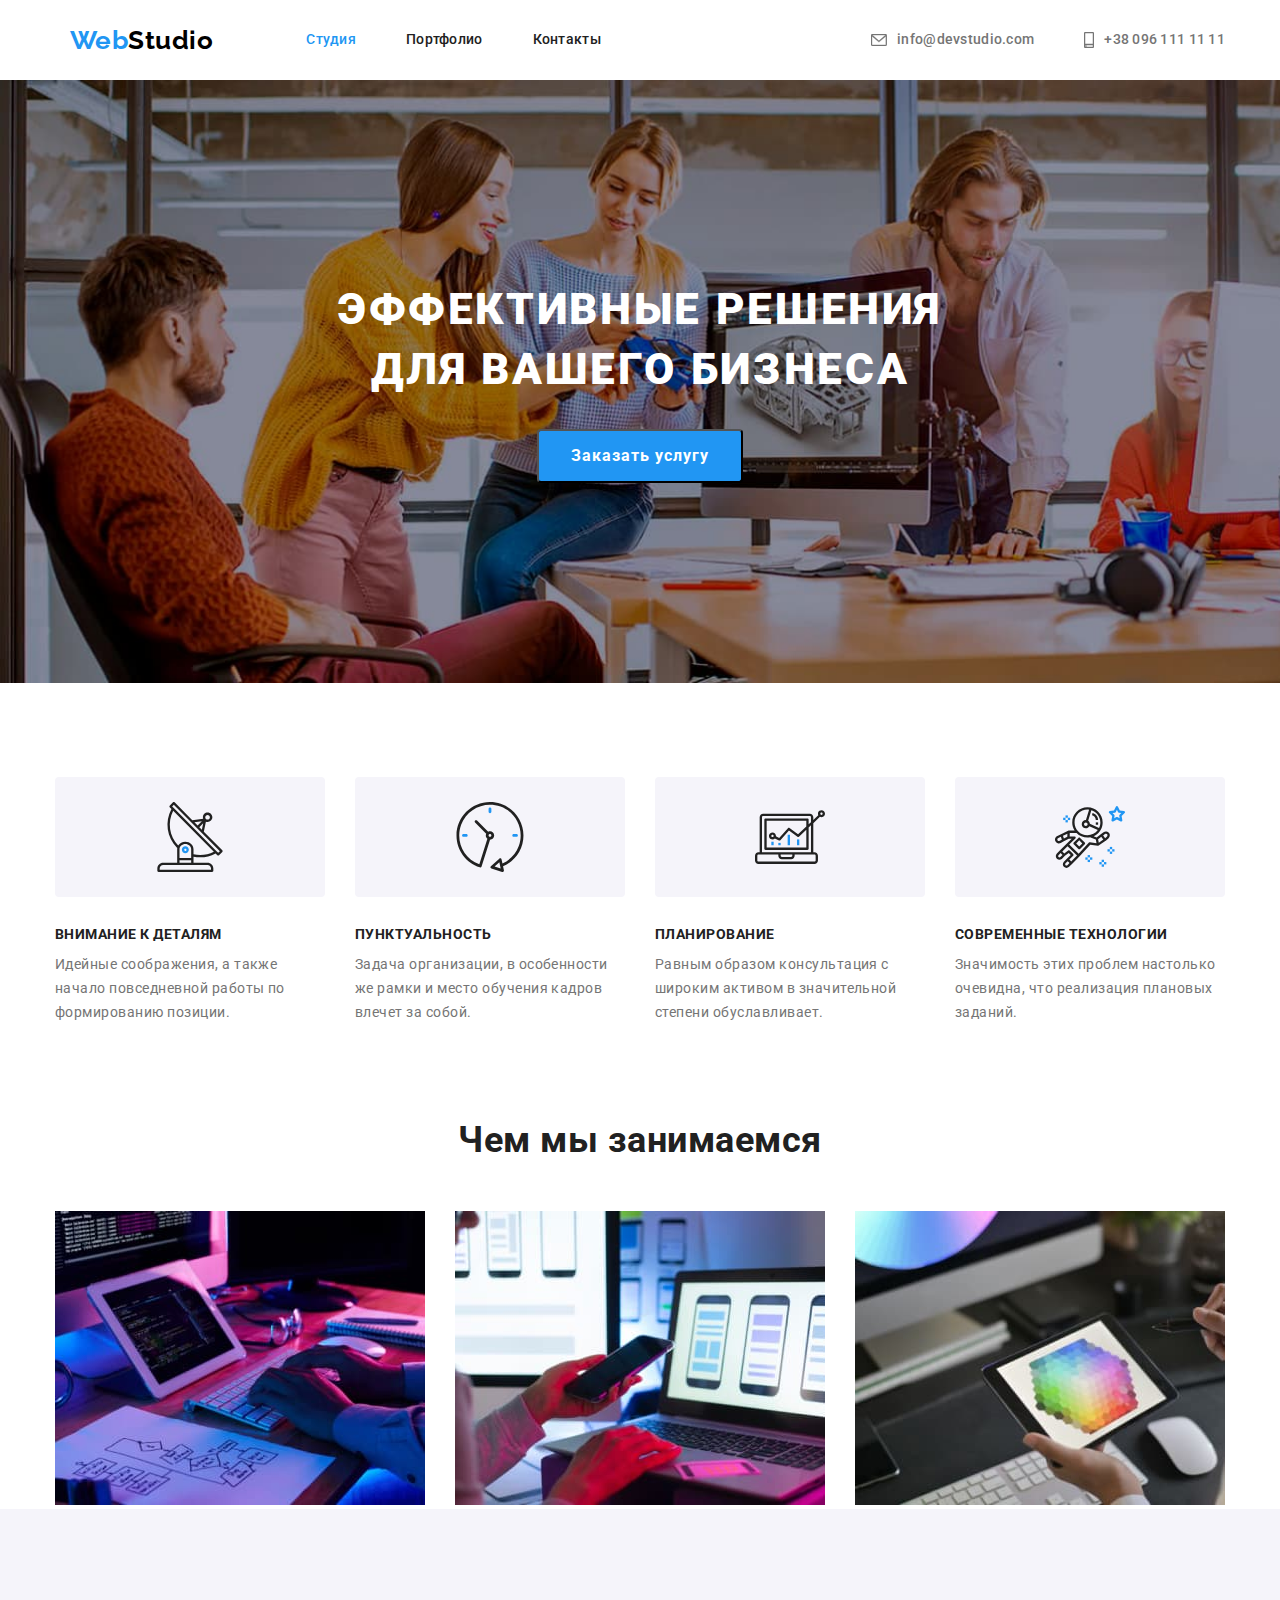
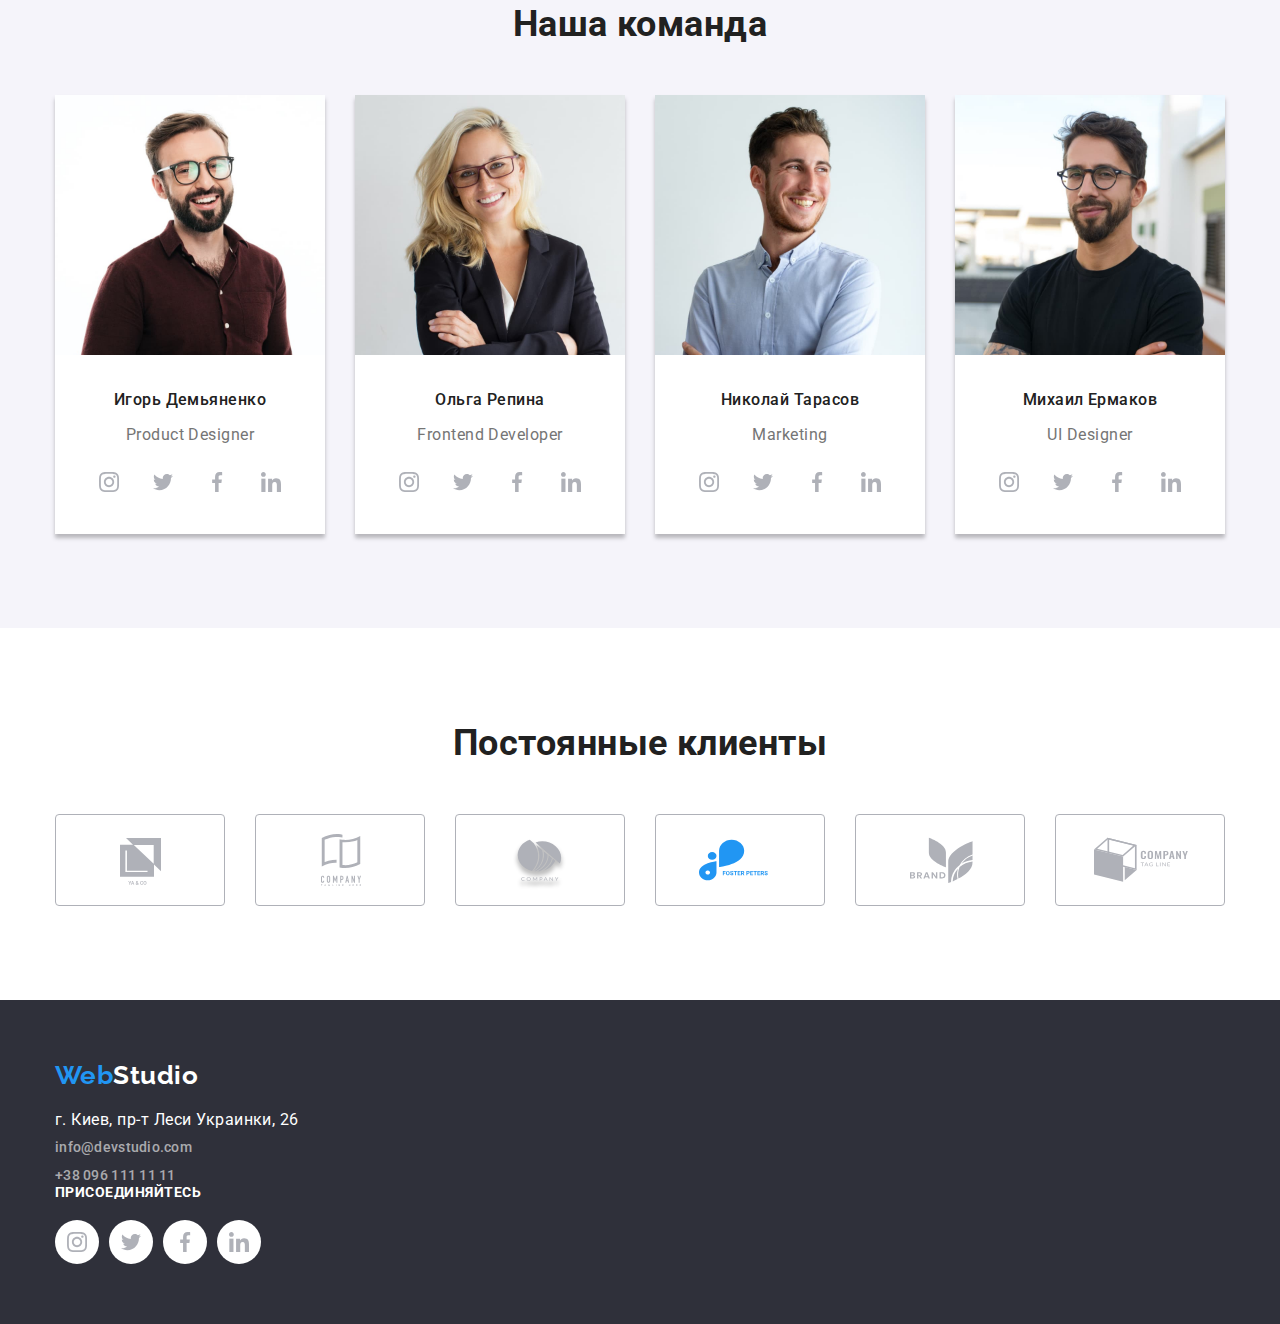
==== index.html @ a7ebb6e3 "added" ====
<!DOCTYPE html>
<html lang="ru">
  <head>
    <meta charset="UTF-8" />
    <meta http-equiv="X-UA-Compatible" content="IE=edge" />
    <meta name="viewport" content="width=device-width, initial-scale=1.0" />
    <title>Portfolio</title>
    <link
      href="https://fonts.googleapis.com/css2?family=Raleway:wght@700&family=Roboto:wght@400;500;700;900&display=swap"
      rel="stylesheet"
    />
    <link
      rel="stylesheet"
      href="https://cdnjs.cloudflare.com/ajax/libs/modern-normalize/1.0.0/modern-normalize.min.css"
    />
    <link rel="stylesheet" href="./css/styles.css" />
  </head>
  <body>
    <header>
      <div class="header-line">
        <div class="page-header container">
          <!--main navigation-->
          <nav class="container main-nav">
            <a class="logo" href="./index.html"
              ><span class="logo-first">Web</span
              ><span class="logo-second-header">Studio</span></a
            >
            <ul class="site-nav list">
              <li class="item"><a href="" class="link current">Студия</a></li>
              <li class="item"><a href="./portfolio.html">Портфолио</a></li>
              <li class="item"><a href="">Контакты</a></li>
            </ul>
          </nav>
          <!--contact information-->
          <ul class="container contacts list">
            <li class="contact-info">
              <a class="address-link" href="mailto:info@devstudio.com">
                <svg class="address-icon">
                  <use href="./images/icons/sprite.svg#icon-envelope"></use>
                </svg>
                info@devstudio.com</a>
            </li>
            <li class="contact-info">
              <a class="address-link" href="tel:+380961111111">
                <svg class="address-icon-2">
                  <use href="./images/icons/sprite.svg#icon-smartphone"></use>
                </svg>
                +38 096 111 11 11</a>
            </li>
          </ul>
        </div>
      </div>
    </header>
    <main>
        <!--hero-->
        <section class="hero-section">
            <h1 class="hero-title">
              Эффективные решения <br />
              для вашего бизнеса
            </h1>
            <button type="button" class="button primary">
              Заказать услугу
            </button>
        </section>
        <!--necessary skills-->
        <section class="section">
          <div class="container">
            <h2 class="section-title visually-hidden">Необходимые навыки</h2>
            <ul class="skills list">
              <li class="skills-item">
                <div class="skills-item-img">
                <img class="skills-item-svg" src="./images/icons/antenna.svg" alt="Антена" width="70" height="70">
                </div>
                <h3 class="title">Внимание к деталям</h3>
                <p class="necessary-skills">
                  Идейные соображения, а также начало повседневной работы по
                  формированию позиции.
                </p>
              </li>
              <li class="skills-item">
                <div class="skills-item-img">
                <img class="skills-item-svg" src="./images/icons/clock.svg" alt="Часы" width="70" height="70">
              </div>
                <h3 class="title">Пунктуальность</h3>
                <p class="necessary-skills">
                  Задача организации, в особенности же рамки и место обучения
                  кадров влечет за собой.
                </p>
              </li>
              <li class="skills-item">
                <div class="skills-item-img">
                <img class="skills-item-svg" src="./images/icons/diagram.svg" alt="Диаграмма" width="70" height="70">
              </div>
                <h3 class="title">Планирование</h3>
                <p class="necessary-skills">
                  Равным образом консультация с широким активом в значительной
                  степени обуславливает.
                </p>
              </li>
              <li class="skills-item">
                <div class="skills-item-img">
                <img class="skills-item-svg" src="./images/icons/astronaut.svg" alt="Астронавт" width="70" height="70">
              </div>
                <h3 class="title">Современные технологии</h3>
                <p class="necessary-skills">
                  Значимость этих проблем настолько очевидна, что реализация
                  плановых заданий.
                </p>
              </li>
            </ul>
        </section>
        <!--main employments-->
        <section class="section-employments">
          <div class="container">
            <h2 class="section-title">Чем мы занимаемся</h2>
            <ul class="employments list">
              <li class="employments-item">
                <img
                  src="./images/main-page/box-1.jpg"
                  alt="Иллюстрация верстки"
                  width="370"
                />
              </li>
              <li class="employments-item">
                <img
                  src="./images/main-page/box-2.jpg"
                  alt="Иллюстрация мобильного приложения"
                  width="370"
                />
              </li>
              <li class="employments-item">
                <img
                  src="./images/main-page/box-3.jpg"
                  alt="Иллюстрация применения стилей"
                  width="370"
                />
              </li>
            </ul>
          </div>
        </section>
        <!--our team-->
        <section class="section team">
          <div class="container">
            <h2 class="section-title">Наша команда</h2>
            <ul class="team list">
              <li class="team-item">
                <img src="./images/main-page/img.jpg" alt="" width="270" />
                <div class="team-text">
                  <h3 class="list-title">Игорь Демьяненко</h3>
                  <p class="team-about">Product Designer</p>
                  <ul class="social-icons list">
                    <li class="social-icons-item">
                      <a href="" class="social-icons-link" target="_blank" rel="noopener noreferrer">
                        <svg class="social-icons-svg">
                          <use href="./images/icons/sprite.svg#icon-instagram"></use>
                        </svg>
                      </a>
                    </li>
                    <li class="social-icons-item">
                      <a href="" class="social-icons-link" target="_blank" rel="noopener noreferrer">
                        <svg class="social-icons-svg">
                          <use href="./images/icons/sprite.svg#icon-twitter"></use>
                        </svg>
                      </a>
                    </li>
                    <li class="social-icons-item">
                      <a href="" class="social-icons-link" target="_blank" rel="noopener noreferrer">
                        <svg class="social-icons-svg">
                          <use href="./images/icons/sprite.svg#icon-facebook"></use>
                        </svg>
                      </a>
                    </li>
                    <li class="social-icons-item">
                      <a href="" class="social-icons-link" target="_blank" rel="noopener noreferrer">
                        <svg class="social-icons-svg">
                          <use href="./images/icons/sprite.svg#icon-linkedin"></use>
                        </svg>
                      </a>
                    </li>
                  </ul>
                </div>
              </li>
              <li class="team-item">
                <img src="./images/main-page/img-2.jpg" alt="" width="270" />
                <div class="team-text">
                  <h3 class="list-title">Ольга Репина</h3>
                  <p class="team-about">Frontend Developer</p>
                  <ul class="social-icons list">
                    <li class="social-icons-item">
                      <a href="" class="social-icons-link" target="_blank" rel="noopener noreferrer">
                        <svg class="social-icons-svg">
                          <use href="./images/icons/sprite.svg#icon-instagram"></use>
                        </svg>
                      </a>
                    </li>
                    <li class="social-icons-item">
                      <a href="" class="social-icons-link" target="_blank" rel="noopener noreferrer">
                        <svg class="social-icons-svg">
                          <use href="./images/icons/sprite.svg#icon-twitter"></use>
                        </svg>
                      </a>
                    </li>
                    <li class="social-icons-item">
                      <a href="" class="social-icons-link" target="_blank" rel="noopener noreferrer">
                        <svg class="social-icons-svg">
                          <use href="./images/icons/sprite.svg#icon-facebook"></use>
                        </svg>
                      </a>
                    </li>
                    <li class="social-icons-item">
                      <a href="" class="social-icons-link" target="_blank" rel="noopener noreferrer">
                        <svg class="social-icons-svg">
                          <use href="./images/icons/sprite.svg#icon-linkedin"></use>
                        </svg>
                      </a>
                    </li>
                  </ul>
                </div>
              </li>
              <li class="team-item">
                <img src="./images/main-page/img-3.jpg" alt="" width="270" />
                <div class="team-text">
                  <h3 class="list-title">Николай Тарасов</h3>
                  <p class="team-about">Marketing</p>
                  <ul class="social-icons list">
                    <li class="social-icons-item">
                      <a href="" class="social-icons-link" target="_blank" rel="noopener noreferrer">
                        <svg class="social-icons-svg">
                          <use href="./images/icons/sprite.svg#icon-instagram"></use>
                        </svg>
                      </a>
                    </li>
                    <li class="social-icons-item">
                      <a href="" class="social-icons-link" target="_blank" rel="noopener noreferrer">
                        <svg class="social-icons-svg">
                          <use href="./images/icons/sprite.svg#icon-twitter"></use>
                        </svg>
                      </a>
                    </li>
                    <li class="social-icons-item">
                      <a href="" class="social-icons-link" target="_blank" rel="noopener noreferrer">
                        <svg class="social-icons-svg">
                          <use href="./images/icons/sprite.svg#icon-facebook"></use>
                        </svg>
                      </a>
                    </li>
                    <li class="social-icons-item">
                      <a href="" class="social-icons-link" target="_blank" rel="noopener noreferrer">
                        <svg class="social-icons-svg">
                          <use href="./images/icons/sprite.svg#icon-linkedin"></use>
                        </svg>
                      </a>
                    </li>
                  </ul>
                </div>
              </li>
              <li class="team-item">
                <img src="./images/main-page/img-4.jpg" alt="" width="270" />
                <div class="team-text">
                  <h3 class="list-title">Михаил Ермаков</h3>
                  <p class="team-about">UI Designer</p>
                  <ul class="social-icons list">
                    <li class="social-icons-item">
                      <a href="" class="social-icons-link" target="_blank" rel="noopener noreferrer">
                        <svg class="social-icons-svg">
                          <use href="./images/icons/sprite.svg#icon-instagram"></use>
                        </svg>
                      </a>
                    </li>
                    <li class="social-icons-item">
                      <a href="" class="social-icons-link" target="_blank" rel="noopener noreferrer">
                        <svg class="social-icons-svg">
                          <use href="./images/icons/sprite.svg#icon-twitter"></use>
                        </svg>
                      </a>
                    </li>
                    <li class="social-icons-item">
                      <a href="" class="social-icons-link" target="_blank" rel="noopener noreferrer">
                        <svg class="social-icons-svg">
                          <use href="./images/icons/sprite.svg#icon-facebook"></use>
                        </svg>
                      </a>
                    </li>
                    <li class="social-icons-item">
                      <a href="" class="social-icons-link" target="_blank" rel="noopener noreferrer">
                        <svg class="social-icons-svg">
                          <use href="./images/icons/sprite.svg#icon-linkedin"></use>
                        </svg>
                      </a>
                    </li>
                  </ul>
                </div>
              </li>
            </ul>
          </div>
          <!---->
        </section>
        <!--our clients-->
        <section class="section">
          <div class="container"></div>
          <h2 class="section-title">Постоянные клиенты</h2>
            <ul class="our-clients list">
              <li class="our-clients-item">
                <img class="our-clients-img" src="./images/icons/Logo.svg" alt="Логотип-1"></li>
              <li class="our-clients-item"><img class="our-clients-img" src="./images/icons/Logo-2.svg" alt="Логотип-2"></li>
              <li class="our-clients-item"><img class="our-clients-img" src="./images/icons/Logo-3.svg" alt="Логотип-3"></li>
              <li class="our-clients-item"><img class="our-clients-img" src="./images/icons/Logo-4.svg" alt="Логотип-4"></li>
              <li class="our-clients-item"><img class="our-clients-img" src="./images/icons/Logo-5.svg" alt="Логотип-5"></li>
              <li class="our-clients-item"><img class="our-clients-img" src="./images/icons/Logo-6.svg" alt="Логотип-6"></li>
            </ul>
        </div>
        </section>
      </div>
    </main>
    <footer class="footer-line">
      <div class="footer">
          <a class="logo" href="./index.html"
            ><span class="logo-first">Web</span
            ><span class="logo-second-footer">Studio</span></a
          >
          <!--contacts-->
          <address class="address">
            <p class="address-text">г. Киев, пр-т Леси Украинки, 26</p>
            <ul class="list address-item">
              <li class="address-item">
                <a href="mailto:info@devstudio.com">info@devstudio.com</a>
              </li>
              <li class="address-item">
                <a href="tel:+380961111111">+38 096 111 11 11</a>
              </li>
            </ul>
          </address>
          <h3 class="title-icons">ПРИСОЕДИНЯЙТЕСЬ</h3>
          <ul class="social-icons list">
            <li class="social-icons-item">
              <a href="" class="social-icons-link" target="_blank" rel="noopener noreferrer">
                <svg class="footer-social-icons-svg">
                  <use href="./images/icons/sprite.svg#icon-instagram"></use>
                </svg>
              </a>
            </li>
            <li class="social-icons-item">
              <a href="" class="social-icons-link" target="_blank" rel="noopener noreferrer">
                <svg class="footer-social-icons-svg">
                  <use href="./images/icons/sprite.svg#icon-twitter"></use>
                </svg>
              </a>
            </li>
            <li class="social-icons-item">
              <a href="" class="social-icons-link" target="_blank" rel="noopener noreferrer">
                <svg class="footer-social-icons-svg">
                  <use href="./images/icons/sprite.svg#icon-facebook"></use>
                </svg>
              </a>
            </li>
            <li class="social-icons-item">
              <a href="" class="social-icons-link" target="_blank" rel="noopener noreferrer">
                <svg class="footer-social-icons-svg">
                  <use href="./images/icons/sprite.svg#icon-linkedin"></use>
                </svg>
              </a>
            </li>
          </ul>
        </div>
    </footer>
  </div>
  </body>
</html>
---- css/styles.css ----
:root {
  --title-text-color: #212121;
  --primary-text-color: #757575;
  --accent-color: #2196f3;
  --primary-white-color: #fff;
  --secondary-backgound: #f5f4fa;
}
html {
  box-sizing: border-box;
}
*,
*::before,
*::after {
  box-sizing: inherit;
}

body {
  color: var(--primary-text-color);
  font-family: Roboto, sans-serif;
  letter-spacing: 0.03em;
}
.visually-hidden {
  position: absolute !important;
  clip: rect(1px 1px 1px 1px);
  clip: rect(1px 1px 1px 1px);
  padding: 0 !important;
  border: 0 !important;
  height: 1px !important;
  width: 1px !important;
  overflow: hidden;
}
.container {
  width: 1200px;
  padding-left: 15px;
  padding-right: 15px;
  margin-left: auto;
  margin-right: auto;
}
/* Утилит */
.list {
  padding: 0;
  margin: 0;
  list-style: none;
}
/* logo */
.logo {
  display: block;
  font-family: Raleway, cursive;
  font-weight: 700;
  font-size: 26px;
  line-height: 1.19;
  text-decoration: none;
}
.logo-first {
  color: var(--accent-color);
}
.logo-second-header {
  color: #000;
}
.logo-second-footer {
  color: var(--primary-white-color);
}
/* page header */
.header-line {
  background-color: var(--primary-white-color);
}
.page-header {
  display: flex;
  background-color: var(--primary-white-color);
}

.page-header .container {
  display: flex;
  align-items: center;
  justify-content: flex-end;
}
.main-nav {
  display: flex;
  justify-content: flex-start;
}

/* site nav */
.site-nav {
  display: flex;
  margin-left: 93px;
  margin-right: 33px;
}
.site-nav .item:not(:last-child) {
  margin-right: 50px;
}
.site-nav a {
  display: block;
  padding-top: 32px;
  padding-bottom: 32px;
  color: var(--title-text-color);
  font-style: normal;
  font-weight: 500;
  font-size: 14px;
  line-height: 1.14;
  letter-spacing: 0.02em;
  text-decoration: none;
}
.site-nav a:hover,
.site-nav a:focus {
  color: var(--accent-color);
}
.site-nav.list.address > a {
  margin-bottom: 9px;
}
.site-nav .link.current {
  color: var(--accent-color);
}
.contacts {
  display: flex;
}
.address-link {
  display: flex;
  padding-top: 32px;
  padding-bottom: 32px;
  color: var(--primary-text-color);
  font-weight: 500;
  font-size: 14px;
  line-height: 1.14;
  letter-spacing: 0.02em;
  text-decoration: none;
  align-items: center;
  justify-content: center;
}
.contacts a:hover,
.contacts a:focus {
  color: var(--accent-color);
}
.contact-info:not(:last-child) {
  margin-right: 50px;
}
.address-icon {
  width: 16px;
  height: 12px;
  margin-right: 10px;
  fill: rgba(117, 117, 117, 1);
  stroke: currentColor;
}
.address-icon-2 {
  width: 10px;
  height: 16px;
  margin-right: 10px;
  fill: rgba(117, 117, 117, 1);
  stroke: currentColor;
}
.main {
  border-top: 1px solid rgba(236, 236, 236, 1);
}
/* hero */
.hero-section {
  padding-top: 200px;
  padding-bottom: 200px;
  background-color: #2f303a;
  background-image: url(../images/main-page/Img-hero.jpg);
  background-size: cover;
  max-width: 1600px;
  text-align: center;
}
.hero-title {
  margin-top: 0;
  margin-bottom: 30;
  color: var(--primary-white-color);
  font-weight: 900;
  font-size: 44px;
  line-height: 1.36;
  letter-spacing: 0.06em;
  text-transform: uppercase;
}
/* button */
.button {
  border-radius: 4px;
  padding: 10px 32px;
  color: var(--primary-white-color);
  background-color: var(--accent-color);
  font-family: Roboto;
  font-weight: 700;
  font-size: 16px;
  line-height: 1.87;
  letter-spacing: 0.06em;
  cursor: pointer;
}
.button.primary {
  color: var(--primary-white-color);
  background-color: var(--accent-color);
  font-family: Roboto;
}
.button.filter {
  padding: 6px 22px;
  background-color: var(--secondary-backgound);
  color: var(--title-text-color);
  font-weight: 500;
  font-size: 16px;
  line-height: 1.62;
  font-family: Roboto;
}
.button.filter:hover,
.button.filter:focus {
  background-color: var(--accent-color);
  color: var(--primary-white-color);
}
/* section */
.section {
  padding-top: 94px;
  padding-bottom: 94px;
  justify-content: center;
}
.section.team {
  padding-top: 94px;
  padding-bottom: 94px;
  margin-bottom: 0;
  background-color: var(--secondary-backgound);
}
.title {
  margin-top: 0;
  margin-bottom: 10px;
}
.section-title {
  margin-top: 0;
  color: var(--title-text-color);
  font-weight: 700;
  font-size: 36px;
  line-height: 1.17;
  text-align: center;
  margin-bottom: 50px;
}
/* skills */
.skills .title {
  color: var(--title-text-color);
  font-weight: 700;
  font-size: 14px;
  line-height: 1.14;
  text-transform: uppercase;
}
.necessary-skills {
  font-size: 14px;
  line-height: 1.71;
}
.skills {
  display: flex;
}
.skills p {
  margin-top: 0;
  margin-bottom: 0;
}
.skills-item {
  width: 270px;
}
.skills-item:not(:last-child) {
  margin-right: 30px;
}
.skills-item-img {
  display: flex;
  justify-content: center;
  width: 270px;
  padding: 25px 100px;
  margin-bottom: 30px;
  background-color: var(--secondary-backgound);
  border-radius: 4px;
}
.skills-item-svg {
  color: var(--title-text-color);
}
/* emplouments*/
.section-employments {
  padding: 0;
}
.employments {
  display: flex;
  justify-content: center;
}
.employments-item:not(:last-child) {
  margin-right: 30px;
  width: 370px;
}
/* team */
.team-about {
  margin-bottom: 16px;
  font-size: 16px;
  line-height: 1.19;
}
.list-title {
  margin-top: 0;
  color: var(--title-text-color);
  font-weight: 500;
  font-size: 16px;
  line-height: 1.19;
}
.team .list {
  display: flex;
  justify-content: center;
}
.team-item:not(:last-child) {
  margin-right: 30px;
}
.team-item {
  background-color: var(--primary-white-color);
  box-shadow: 0px 4px 4px 0px rgba(0, 0, 0, 0.25);
}
.team-text {
  padding: 30px;
  text-align: center;
}
.social-icons {
  display: inline-flex;
}
.social-icons-item:not(:last-child) {
  margin-right: 10px;
}
.social-icons-link {
  display: flex;
  align-items: center;
  justify-content: center;
  width: 44px;
  height: 44px;
  border-radius: 50%;
  background-color: var(--primary-white-color);
}
.social-icons-link:hover .social-icons-svg,
.social-icons-link:focus .social-icons-svg {
  fill: var(--accent-color);
}

.social-icons-svg {
  width: 20px;
  height: 20px;
  fill: #afb1b8;
}

/* our clients */
.our-clients {
  display: flex;
  align-items: center;
  justify-content: center;
}
.our-clients-item {
  width: 170px;
  height: 92px;
  padding: 16px 32px;
  border: 1px solid #afb1b8;
  border-radius: 4px;
}
.our-clients-item:not(:last-child) {
  margin-right: 30px;
}
.our-clients-img {
  width: 106px;
  height: 60px;
}
/* footer nav */
.address-text {
  color: var(--primary-white-color);
  font-style: normal;
  margin-top: 20px;
  margin-bottom: 9px;
}
.address a {
  padding-top: 0;
  padding-bottom: 0pt;
  margin-left: 0;
  color: rgba(255, 255, 255, 0.6);
  font-style: normal;
  font-weight: 500;
  font-size: 14px;
  line-height: 1.14;
  letter-spacing: 0.02em;
  text-decoration: none;
}
.address-item:not(:last-child) {
  margin-bottom: 9px;
}
.address a:hover,
.address a:focus {
  color: var(--accent-color);
}
.footer {
  width: 1200px;
  padding-left: 15px;
  padding-right: 15px;
  padding-top: 60px;
  padding-bottom: 60px;
  margin-right: auto;
  margin-left: auto;
}
.footer-line {
  background-color: #2f303a;
}
.title-icons {
  margin-top: 0;
  margin-bottom: 20px;
  font-weight: bold;
  font-size: 14px;
  line-height: 16px;
  text-transform: uppercase;
  color: var(--primary-white-color);
}
.footer-social-icons-svg {
  width: 20px;
  height: 20px;
  fill: #afb1b8;
}
/* portfolio */
.list-title-portfolio {
  color: var(--title-text-color);
  font-weight: 700;
  font-size: 18px;
  line-height: 2;
  letter-spacing: 0.06em;
}
.portfolio-about {
  font-size: 16px;
  line-height: 1.87;
}
.section.portfolio {
  margin-bottom: 94px;
  background-color: #e5e5e5;
}
.filter.list {
  display: flex;
  margin-bottom: 50px;
}
.filter.list .list-title:not(:last-child) {
  margin-right: 8px;
}

.portfolio.list img {
  margin-bottom: 0px;
}
.portfolio.list h3 {
  margin-top: 0;
  margin-bottom: 4px;
}
.portfolio.list p {
  margin-top: 0;
  margin-bottom: 0;
}
.portfolio {
  display: flex;
  flex-wrap: wrap;
  justify-content: center;
}
.portfolio-item {
  width: 370px;
  margin-right: 30px;
  margin-bottom: 30px;
  box-shadow: 0px 4px 4px 0px rgba(0, 0, 0, 0.25);
}
.portfolio-item:nth-child(3n) {
  margin-right: 0;
}
.portfolio-item:nth-last-child(-n + 3) {
  margin-bottom: 0;
}
.box {
  border-bottom: 1px solid rgba(238, 238, 238, 1);
  border-left: 1px solid rgba(238, 238, 238, 1);
  border-right: 1px solid rgba(238, 238, 238, 1);
  box-sizing: border-box;
  padding: 20px 24px;
}
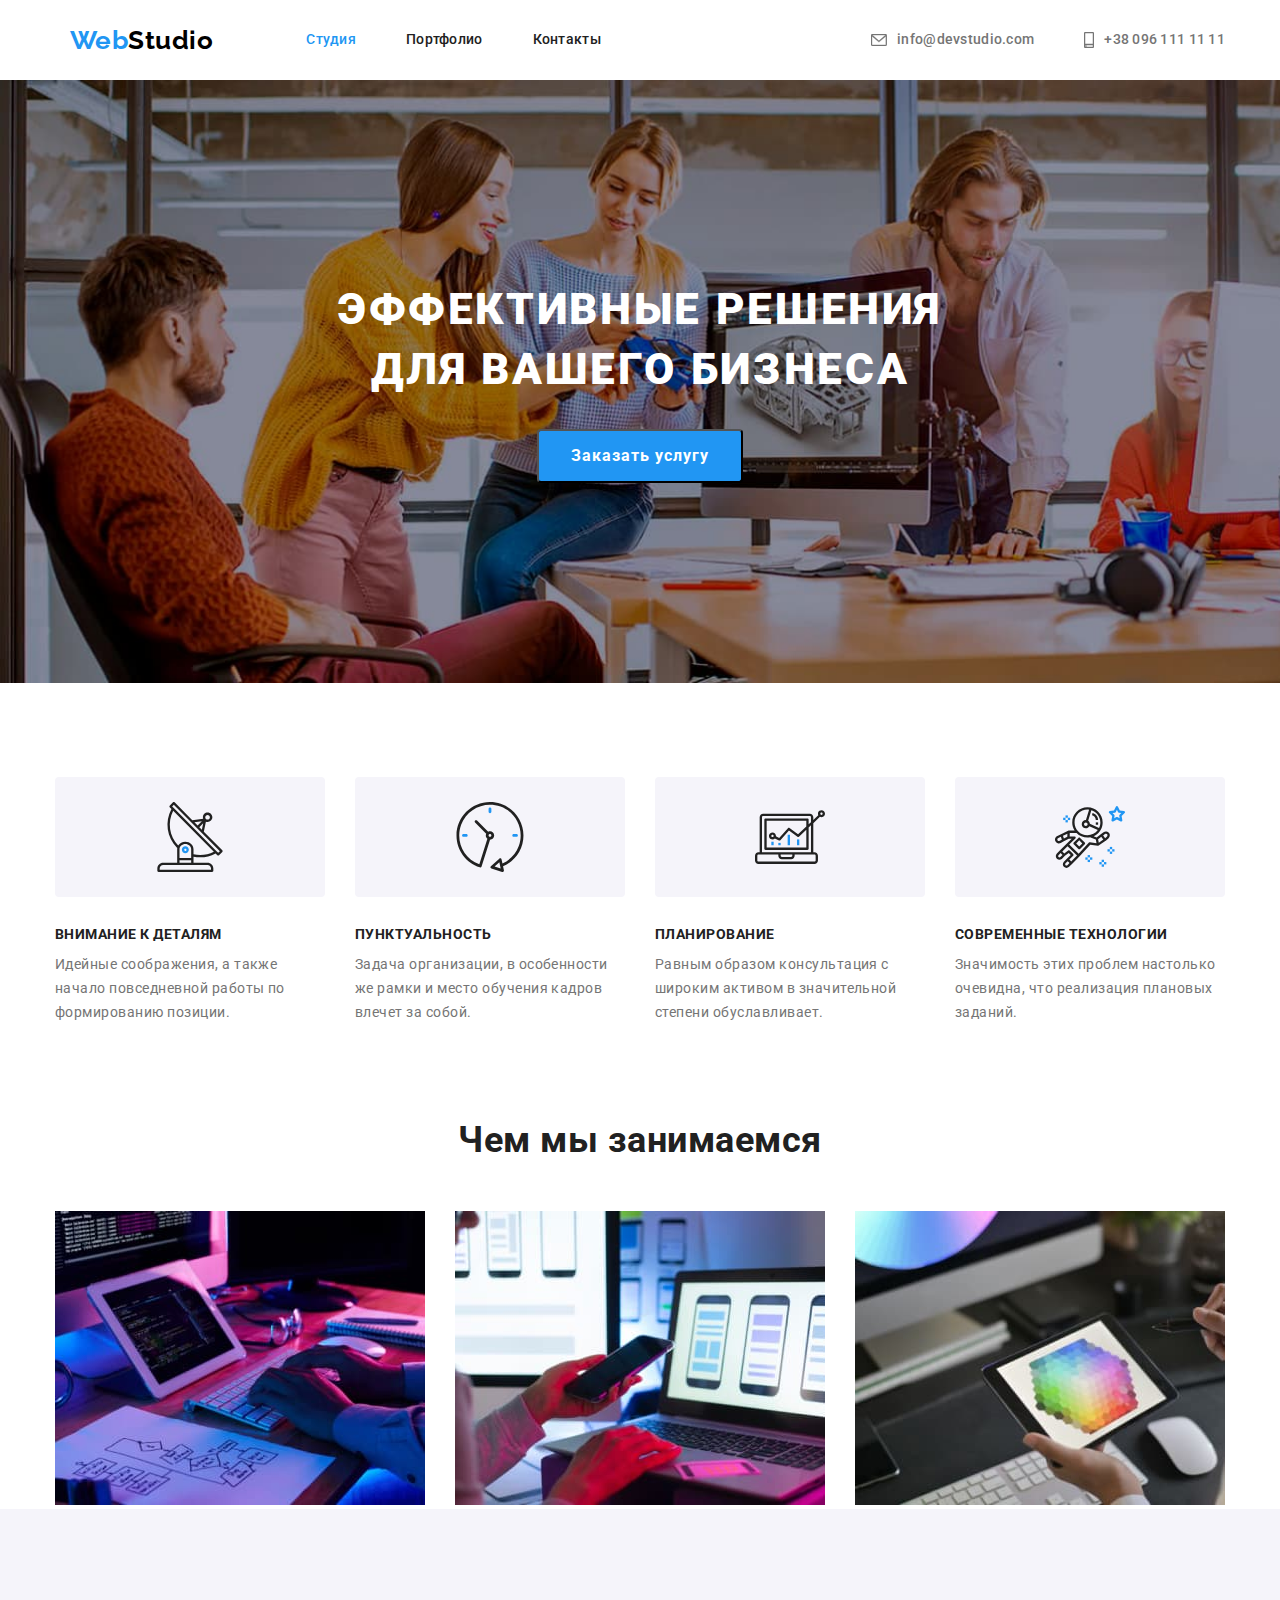
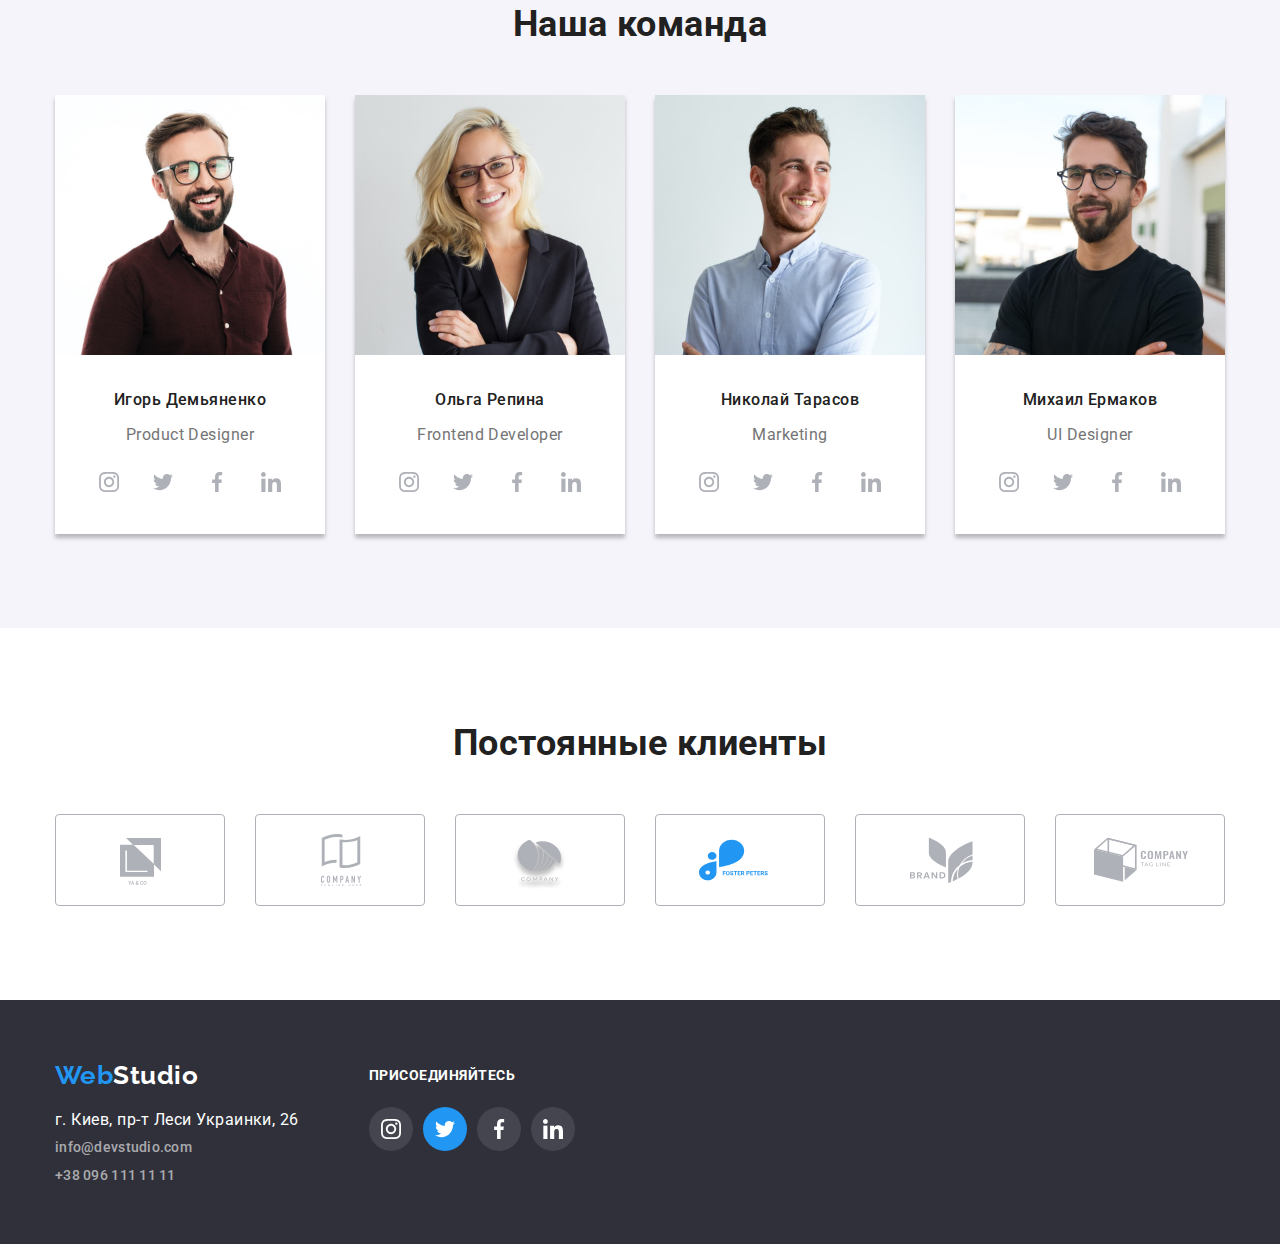
==== commit 837e4ee8: "added" ====
--- a/index.html
+++ b/index.html
@@ -312,9 +312,10 @@
         </section>
       </div>
     </main>
-    <footer class="footer-line">
-      <div class="footer">
-          <a class="logo" href="./index.html"
+    <footer class="footer">
+      <div class="footer-line">
+        <div class="footer-address">
+          <a class="footer-logo" href="./index.html"
             ><span class="logo-first">Web</span
             ><span class="logo-second-footer">Studio</span></a
           >
@@ -330,31 +331,33 @@
               </li>
             </ul>
           </address>
+        </div>
+        <div class="footer-social-icons">
           <h3 class="title-icons">ПРИСОЕДИНЯЙТЕСЬ</h3>
           <ul class="social-icons list">
             <li class="social-icons-item">
-              <a href="" class="social-icons-link" target="_blank" rel="noopener noreferrer">
+              <a href="" class="footer-social-icons-link" target="_blank" rel="noopener noreferrer">
                 <svg class="footer-social-icons-svg">
                   <use href="./images/icons/sprite.svg#icon-instagram"></use>
                 </svg>
               </a>
             </li>
             <li class="social-icons-item">
-              <a href="" class="social-icons-link" target="_blank" rel="noopener noreferrer">
+              <a href="" class="footer-social-icons-link-2" target="_blank" rel="noopener noreferrer">
                 <svg class="footer-social-icons-svg">
                   <use href="./images/icons/sprite.svg#icon-twitter"></use>
                 </svg>
               </a>
             </li>
             <li class="social-icons-item">
-              <a href="" class="social-icons-link" target="_blank" rel="noopener noreferrer">
+              <a href="" class="footer-social-icons-link" target="_blank" rel="noopener noreferrer">
                 <svg class="footer-social-icons-svg">
                   <use href="./images/icons/sprite.svg#icon-facebook"></use>
                 </svg>
               </a>
             </li>
             <li class="social-icons-item">
-              <a href="" class="social-icons-link" target="_blank" rel="noopener noreferrer">
+              <a href="" class="footer-social-icons-link" target="_blank" rel="noopener noreferrer">
                 <svg class="footer-social-icons-svg">
                   <use href="./images/icons/sprite.svg#icon-linkedin"></use>
                 </svg>
@@ -362,7 +365,7 @@
             </li>
           </ul>
         </div>
+        </div>
     </footer>
-  </div>
   </body>
 </html>
--- a/css/styles.css
+++ b/css/styles.css
@@ -154,7 +154,11 @@
 .hero-section {
   padding-top: 200px;
   padding-bottom: 200px;
-  background-color: #2f303a;
+  background: linear-gradient(
+    to bottom,
+    rgba(47, 48, 58, 0.4),
+    rgba(47, 48, 58, 0.4)
+  );
   background-image: url(../images/main-page/Img-hero.jpg);
   background-size: cover;
   max-width: 1600px;
@@ -351,6 +355,15 @@
   height: 60px;
 }
 /* footer nav */
+.footer-logo {
+  display: block;
+  margin-bottom: 20px;
+  font-family: Raleway, cursive;
+  font-weight: 700;
+  font-size: 26px;
+  line-height: 1.19;
+  text-decoration: none;
+}
 .address-text {
   color: var(--primary-white-color);
   font-style: normal;
@@ -377,6 +390,9 @@
   color: var(--accent-color);
 }
 .footer {
+  background-color: #2f303a;
+}
+.footer-line {
   width: 1200px;
   padding-left: 15px;
   padding-right: 15px;
@@ -384,24 +400,46 @@
   padding-bottom: 60px;
   margin-right: auto;
   margin-left: auto;
-}
-.footer-line {
-  background-color: #2f303a;
+  display: flex;
+}
+.footer-address {
+  margin-right: 70px;
 }
 .title-icons {
   margin-top: 0;
   margin-bottom: 20px;
+  padding-top: 8px;
+  padding-bottom: 3px;
   font-weight: bold;
   font-size: 14px;
-  line-height: 16px;
+  line-height: 1.14;
   text-transform: uppercase;
   color: var(--primary-white-color);
 }
 .footer-social-icons-svg {
   width: 20px;
   height: 20px;
-  fill: #afb1b8;
-}
+  fill: var(--primary-white-color);
+}
+.footer-social-icons-link {
+  display: flex;
+  align-items: center;
+  justify-content: center;
+  width: 44px;
+  height: 44px;
+  border-radius: 50%;
+  background-color: rgba(255, 255, 255, 0.1);
+}
+.footer-social-icons-link-2 {
+  display: flex;
+  align-items: center;
+  justify-content: center;
+  width: 44px;
+  height: 44px;
+  border-radius: 50%;
+  background-color: var(--accent-color);
+}
+
 /* portfolio */
 .list-title-portfolio {
   color: var(--title-text-color);
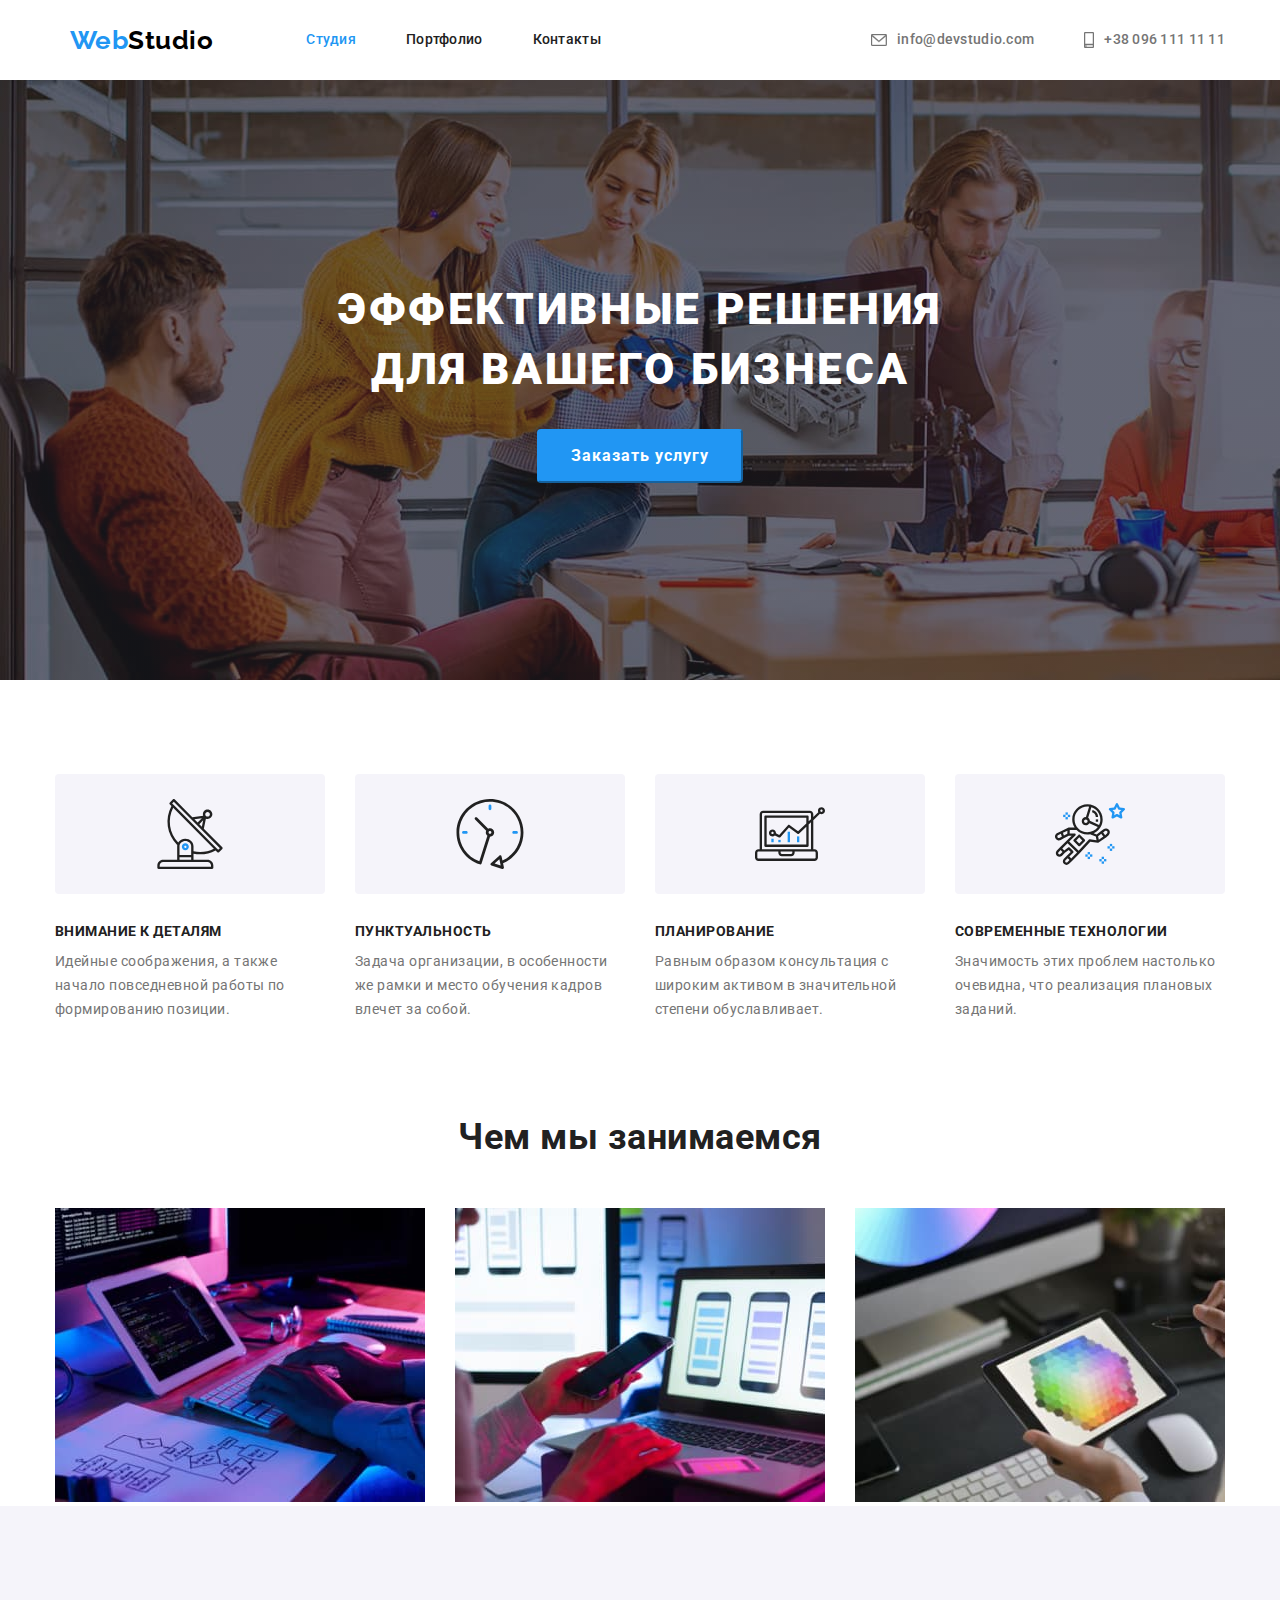
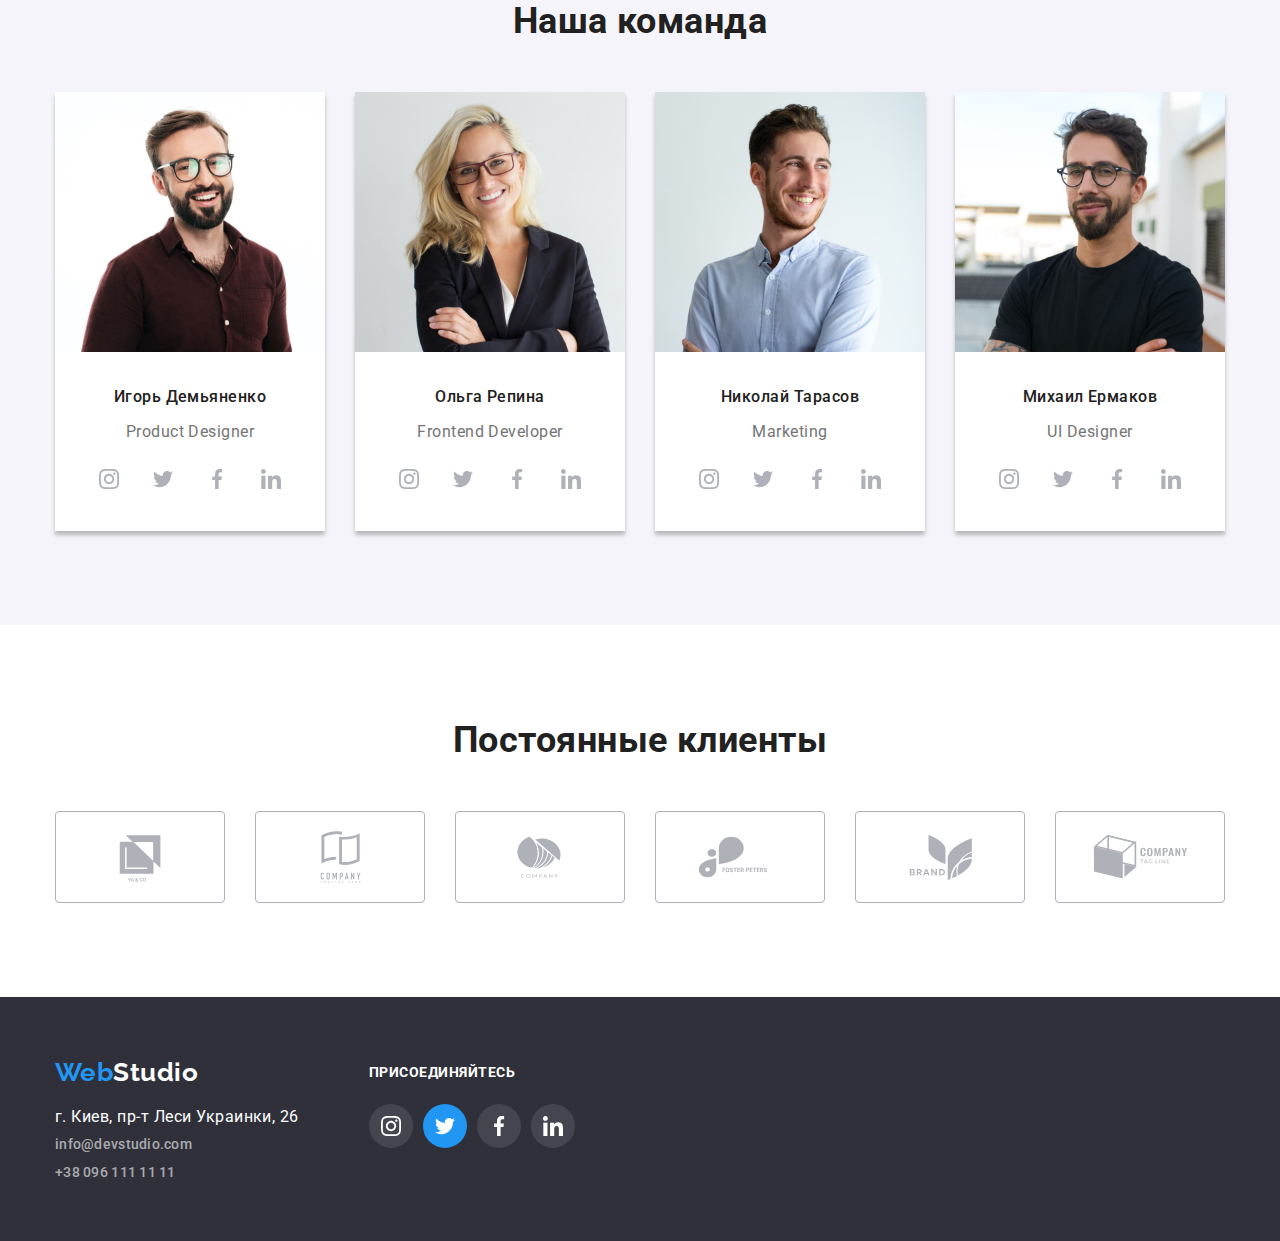
==== commit 5c725429: "our clients" ====
--- a/index.html
+++ b/index.html
@@ -301,12 +301,47 @@
           <h2 class="section-title">Постоянные клиенты</h2>
             <ul class="our-clients list">
               <li class="our-clients-item">
-                <img class="our-clients-img" src="./images/icons/Logo.svg" alt="Логотип-1"></li>
-              <li class="our-clients-item"><img class="our-clients-img" src="./images/icons/Logo-2.svg" alt="Логотип-2"></li>
-              <li class="our-clients-item"><img class="our-clients-img" src="./images/icons/Logo-3.svg" alt="Логотип-3"></li>
-              <li class="our-clients-item"><img class="our-clients-img" src="./images/icons/Logo-4.svg" alt="Логотип-4"></li>
-              <li class="our-clients-item"><img class="our-clients-img" src="./images/icons/Logo-5.svg" alt="Логотип-5"></li>
-              <li class="our-clients-item"><img class="our-clients-img" src="./images/icons/Logo-6.svg" alt="Логотип-6"></li>
+                <a href="" class="our-clients-position"> 
+                  <svg class="our-clients-svg">
+                    <use href="./images/icons/sprite.svg#icon-Logo"></use>>
+                  </svg>
+                </a>
+              </li>
+              <li class="our-clients-item">
+                <a href="" class="our-clients-position"> 
+                  <svg class="our-clients-svg">
+                    <use href="./images/icons/sprite.svg#icon-Logo-2"></use>>
+                  </svg>
+                </a>
+              </li>
+              <li class="our-clients-item">
+                <a href="" class="our-clients-position"> 
+                  <svg class="our-clients-svg">
+                    <use href="./images/icons/sprite.svg#icon-Logo-3"></use>>
+                  </svg>
+                </a>
+              </li>
+              <li class="our-clients-item">
+                <a href="" class="our-clients-position"> 
+                  <svg class="our-clients-svg">
+                    <use href="./images/icons/sprite.svg#icon-Logo-4"></use>>
+                  </svg>
+                </a>
+              </li>
+              <li class="our-clients-item">
+                <a href="" class="our-clients-position"> 
+                  <svg class="our-clients-svg">
+                    <use href="./images/icons/sprite.svg#icon-Logo-5"></use>>
+                  </svg>
+                </a>
+              </li>
+              <li class="our-clients-item">
+                <a href="" class="our-clients-position"> 
+                  <svg class="our-clients-svg">
+                    <use href="./images/icons/sprite.svg#icon-Logo-6"></use>>
+                  </svg>
+                </a>
+              </li>           
             </ul>
         </div>
         </section>
--- a/css/styles.css
+++ b/css/styles.css
@@ -3,6 +3,8 @@
   --primary-text-color: #757575;
   --accent-color: #2196f3;
   --primary-white-color: #fff;
+  --primary-black-color: #000;
+  --primary-background-color: #2f303a;
   --secondary-backgound: #f5f4fa;
 }
 html {
@@ -55,7 +57,7 @@
   color: var(--accent-color);
 }
 .logo-second-header {
-  color: #000;
+  color: var(--primary-black-color);
 }
 .logo-second-footer {
   color: var(--primary-white-color);
@@ -152,16 +154,20 @@
 }
 /* hero */
 .hero-section {
+  max-width: 1600px;
+  height: 600px;
+  margin-right: auto;
+  margin-left: auto;
   padding-top: 200px;
   padding-bottom: 200px;
-  background: linear-gradient(
-    to bottom,
-    rgba(47, 48, 58, 0.4),
-    rgba(47, 48, 58, 0.4)
-  );
-  background-image: url(../images/main-page/Img-hero.jpg);
+  background-image: linear-gradient(
+      to right,
+      rgba(47, 48, 58, 0.4),
+      rgba(47, 48, 58, 0.4)
+    ),
+    url(../images/main-page/Img-hero.jpg);
+  background-color: var(--primary-background-color);
   background-size: cover;
-  max-width: 1600px;
   text-align: center;
 }
 .hero-title {
@@ -190,11 +196,13 @@
 .button.primary {
   color: var(--primary-white-color);
   background-color: var(--accent-color);
+  border-color: var(--accent-color);
   font-family: Roboto;
 }
 .button.filter {
   padding: 6px 22px;
   background-color: var(--secondary-backgound);
+  border-color: var(--secondary-backgound);
   color: var(--title-text-color);
   font-weight: 500;
   font-size: 16px;
@@ -205,6 +213,10 @@
 .button.filter:focus {
   background-color: var(--accent-color);
   color: var(--primary-white-color);
+  border-color: var(--accent-color);
+  box-shadow: 0px 2px 2px 0px rgba(0, 0, 0, 0.12);
+  box-shadow: 0px 1px 2px 0px rgba(0, 0, 0, 0.08);
+  box-shadow: 0px 3px 1px 0px rgba(0, 0, 0, 0.1);
 }
 /* section */
 .section {
@@ -325,7 +337,13 @@
 }
 .social-icons-link:hover .social-icons-svg,
 .social-icons-link:focus .social-icons-svg {
-  fill: var(--accent-color);
+  padding: 12px;
+  width: 44px;
+  height: 44px;
+  border-radius: 50%;
+  fill: rgba(255, 255, 255, 1);
+  background: linear-gradient(180deg, #fff 0%, rgba(255, 255, 255, 0) 100%);
+  background: rgba(33, 150, 243, 1);
 }
 
 .social-icons-svg {
@@ -350,9 +368,10 @@
 .our-clients-item:not(:last-child) {
   margin-right: 30px;
 }
-.our-clients-img {
+.our-clients-svg {
   width: 106px;
   height: 60px;
+  fill: rgba(175, 177, 184, 1);
 }
 /* footer nav */
 .footer-logo {
@@ -390,7 +409,7 @@
   color: var(--accent-color);
 }
 .footer {
-  background-color: #2f303a;
+  background-color: var(--primary-background-color);
 }
 .footer-line {
   width: 1200px;
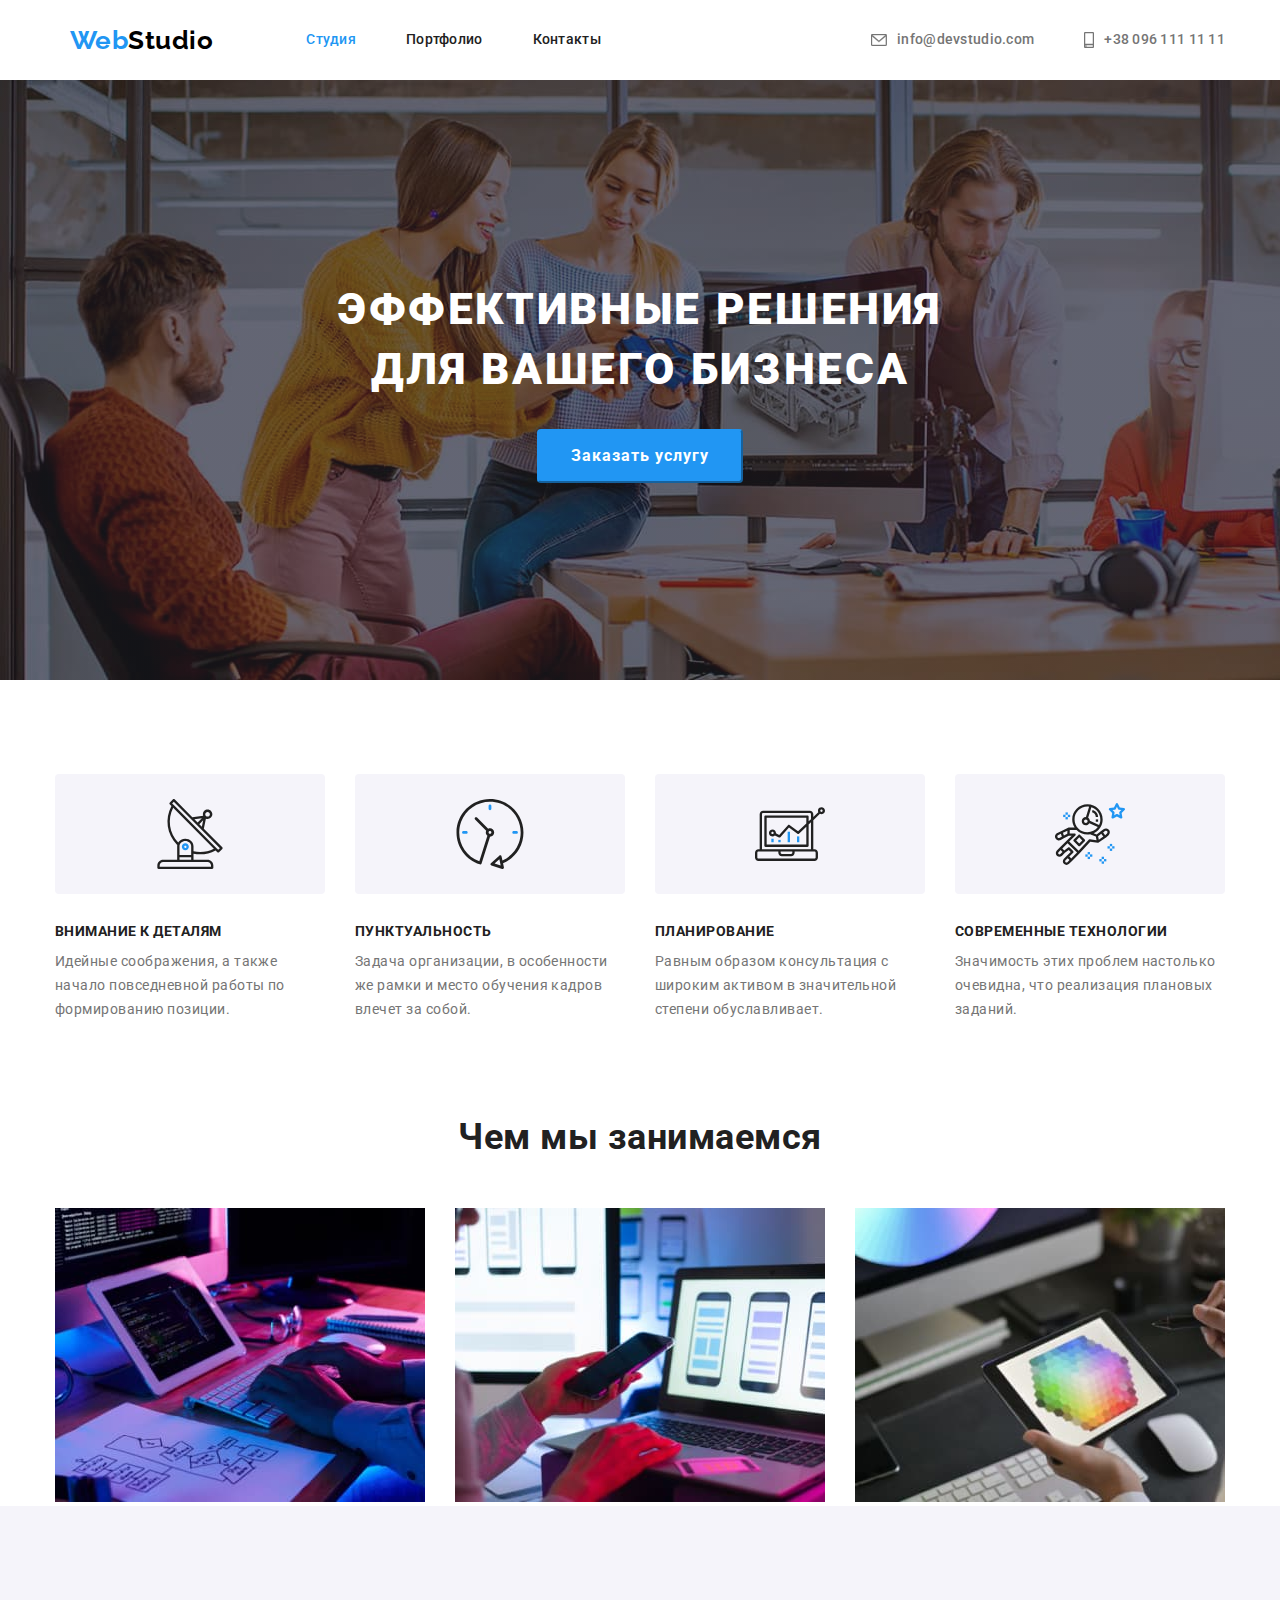
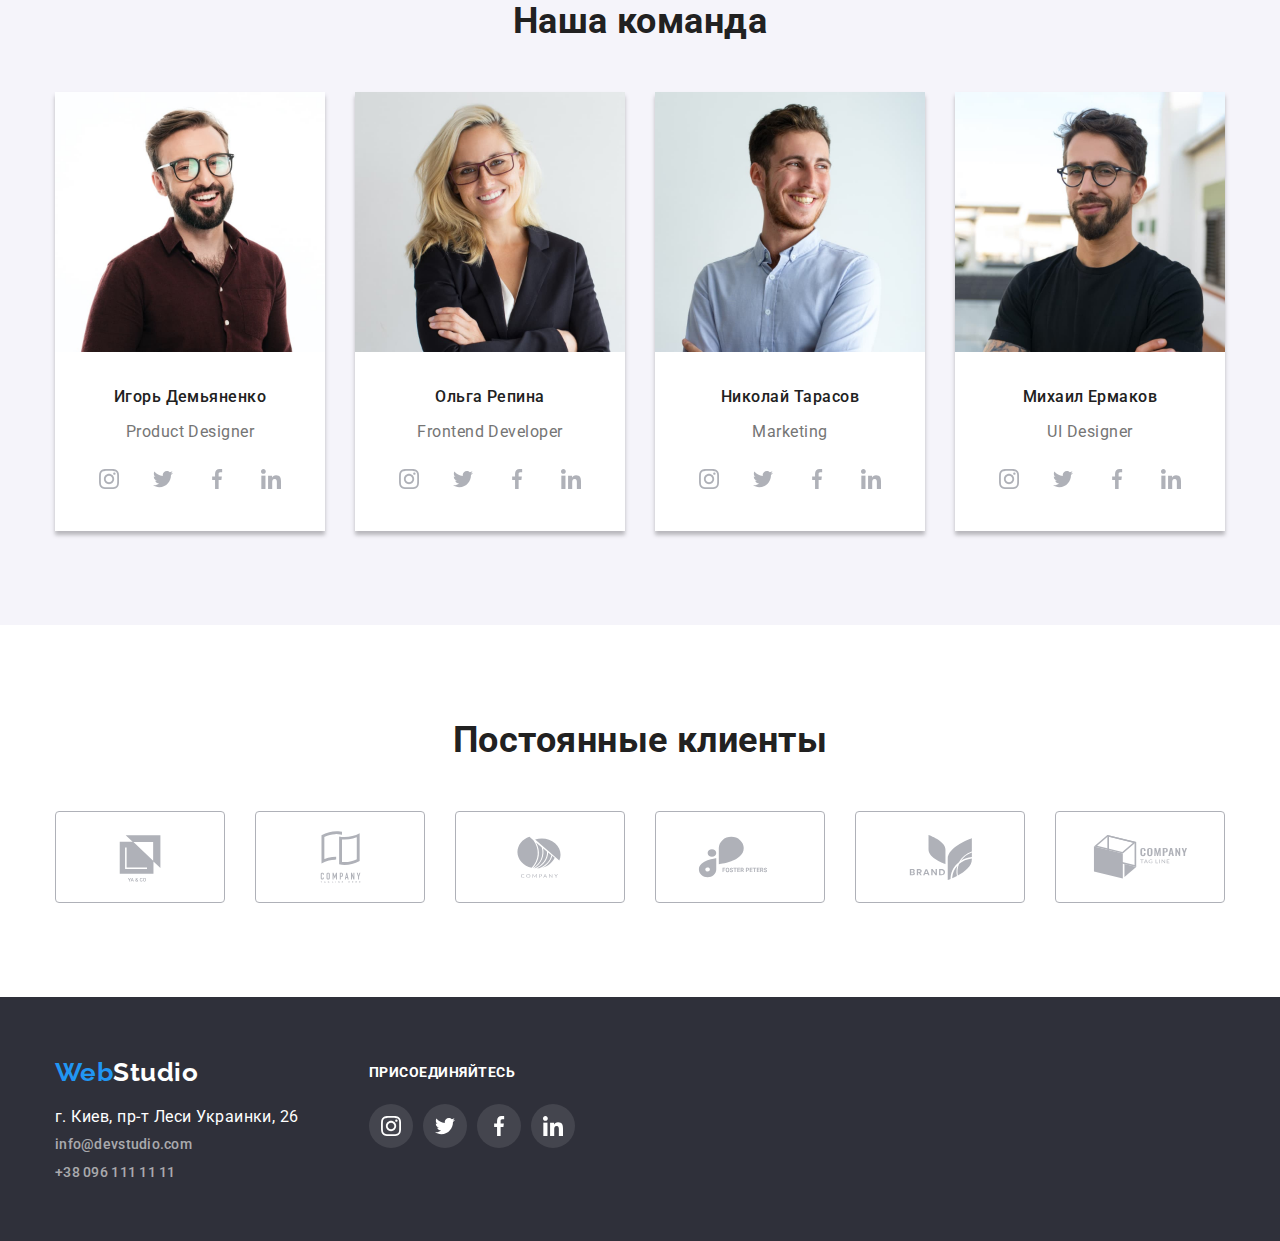
==== commit 7e7d4e76: "homework-4" ====
--- a/index.html
+++ b/index.html
@@ -378,7 +378,7 @@
               </a>
             </li>
             <li class="social-icons-item">
-              <a href="" class="footer-social-icons-link-2" target="_blank" rel="noopener noreferrer">
+              <a href="" class="footer-social-icons-link" target="_blank" rel="noopener noreferrer">
                 <svg class="footer-social-icons-svg">
                   <use href="./images/icons/sprite.svg#icon-twitter"></use>
                 </svg>
--- a/css/styles.css
+++ b/css/styles.css
@@ -337,15 +337,18 @@
 }
 .social-icons-link:hover .social-icons-svg,
 .social-icons-link:focus .social-icons-svg {
-  padding: 12px;
+  width: 20px;
+  height: 20px;
+  fill: rgba(255, 255, 255, 1);
+  background: rgba(33, 150, 243, 1);
+}
+.social-icons-link:hover,
+.social-icons-link:focus {
   width: 44px;
   height: 44px;
   border-radius: 50%;
-  fill: rgba(255, 255, 255, 1);
-  background: linear-gradient(180deg, #fff 0%, rgba(255, 255, 255, 0) 100%);
   background: rgba(33, 150, 243, 1);
 }
-
 .social-icons-svg {
   width: 20px;
   height: 20px;
@@ -368,10 +371,17 @@
 .our-clients-item:not(:last-child) {
   margin-right: 30px;
 }
+.our-clients-item:hover,
+.our-clients-item:focus {
+  border: 1px solid rgba(33, 150, 243, 1);
+}
 .our-clients-svg {
   width: 106px;
   height: 60px;
   fill: rgba(175, 177, 184, 1);
+}
+.our-clients-position:hover .our-clients-svg {
+  fill: rgba(33, 150, 243, 1);
 }
 /* footer nav */
 .footer-logo {
@@ -449,14 +459,19 @@
   border-radius: 50%;
   background-color: rgba(255, 255, 255, 0.1);
 }
-.footer-social-icons-link-2 {
-  display: flex;
-  align-items: center;
-  justify-content: center;
+.footer-social-icons-link:hover .footer-social-icons-svg,
+.footer-social-icons-link:focus .footer-social-icons-svg {
+  width: 20px;
+  height: 20px;
+  fill: rgba(255, 255, 255, 1);
+  background: rgba(33, 150, 243, 1);
+}
+.footer-social-icons-link:hover,
+.footer-social-icons-link:focus {
   width: 44px;
   height: 44px;
   border-radius: 50%;
-  background-color: var(--accent-color);
+  background: rgba(33, 150, 243, 1);
 }
 
 /* portfolio */
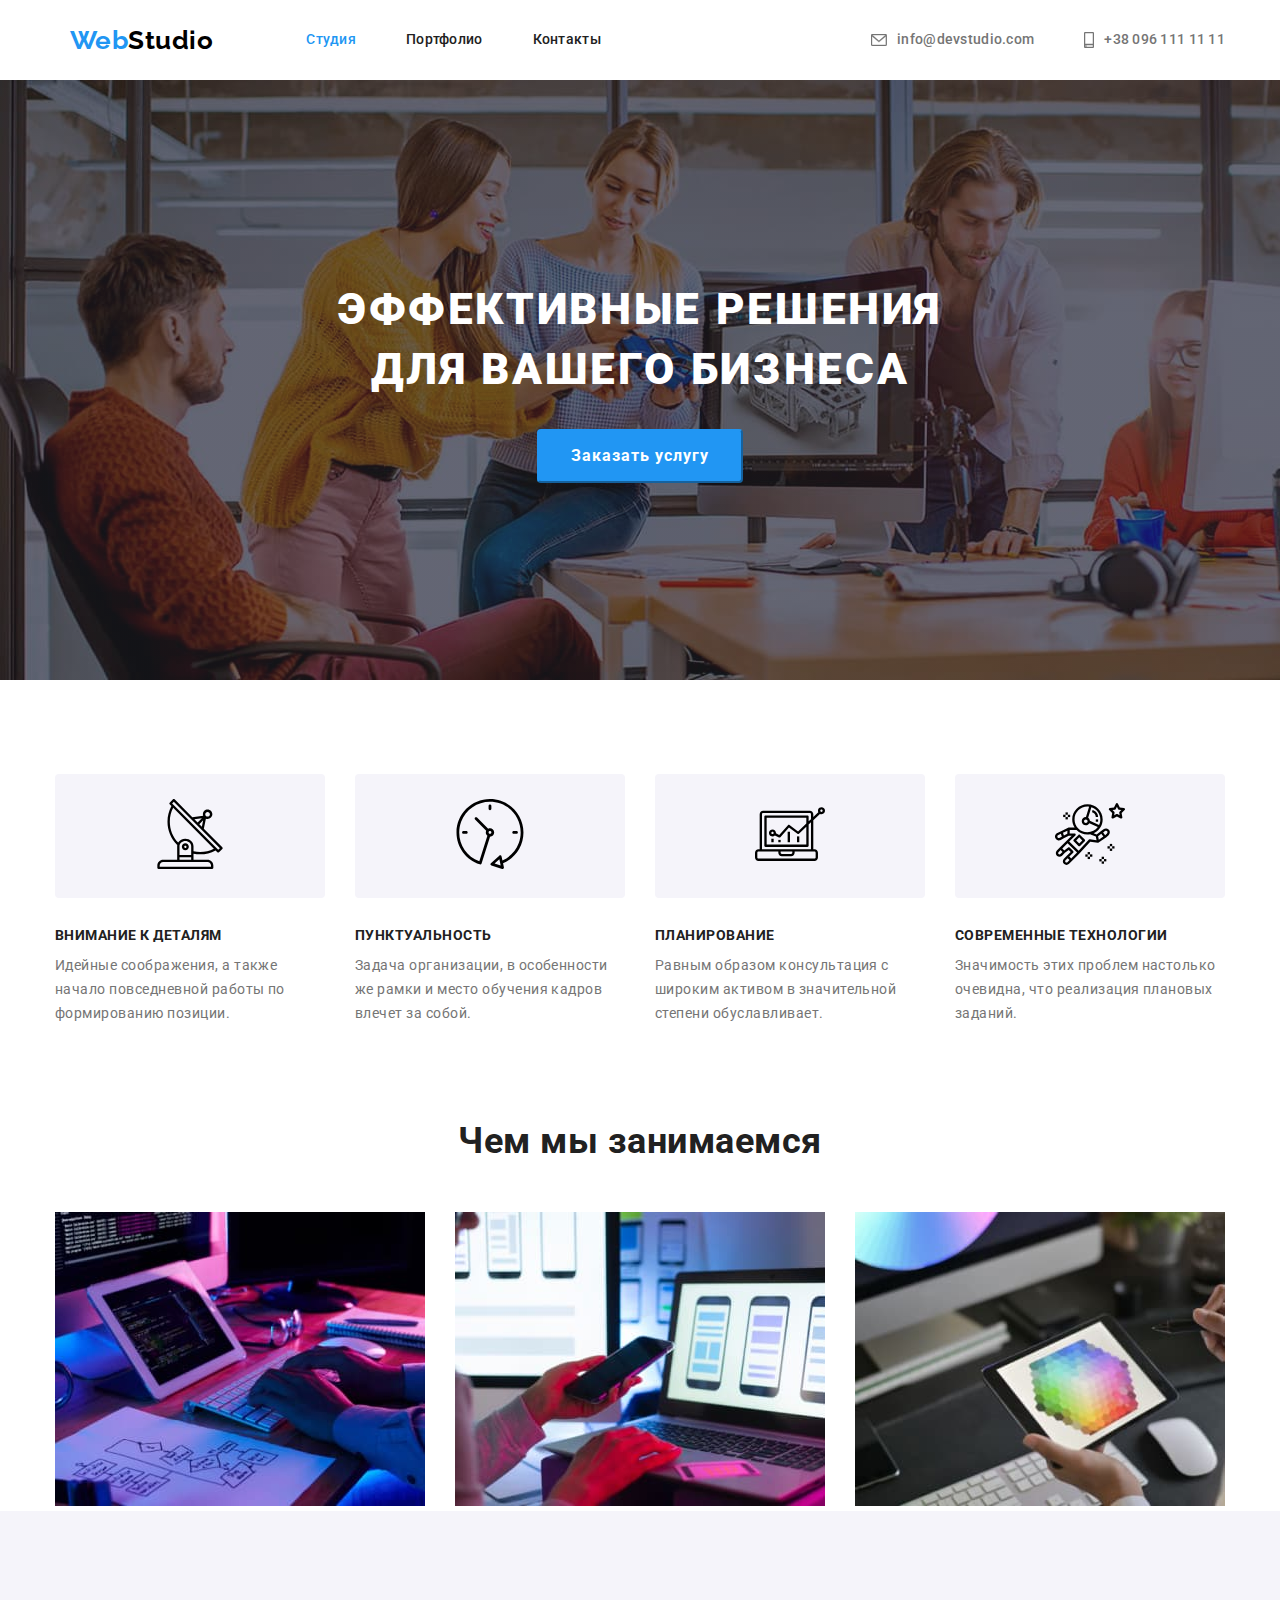
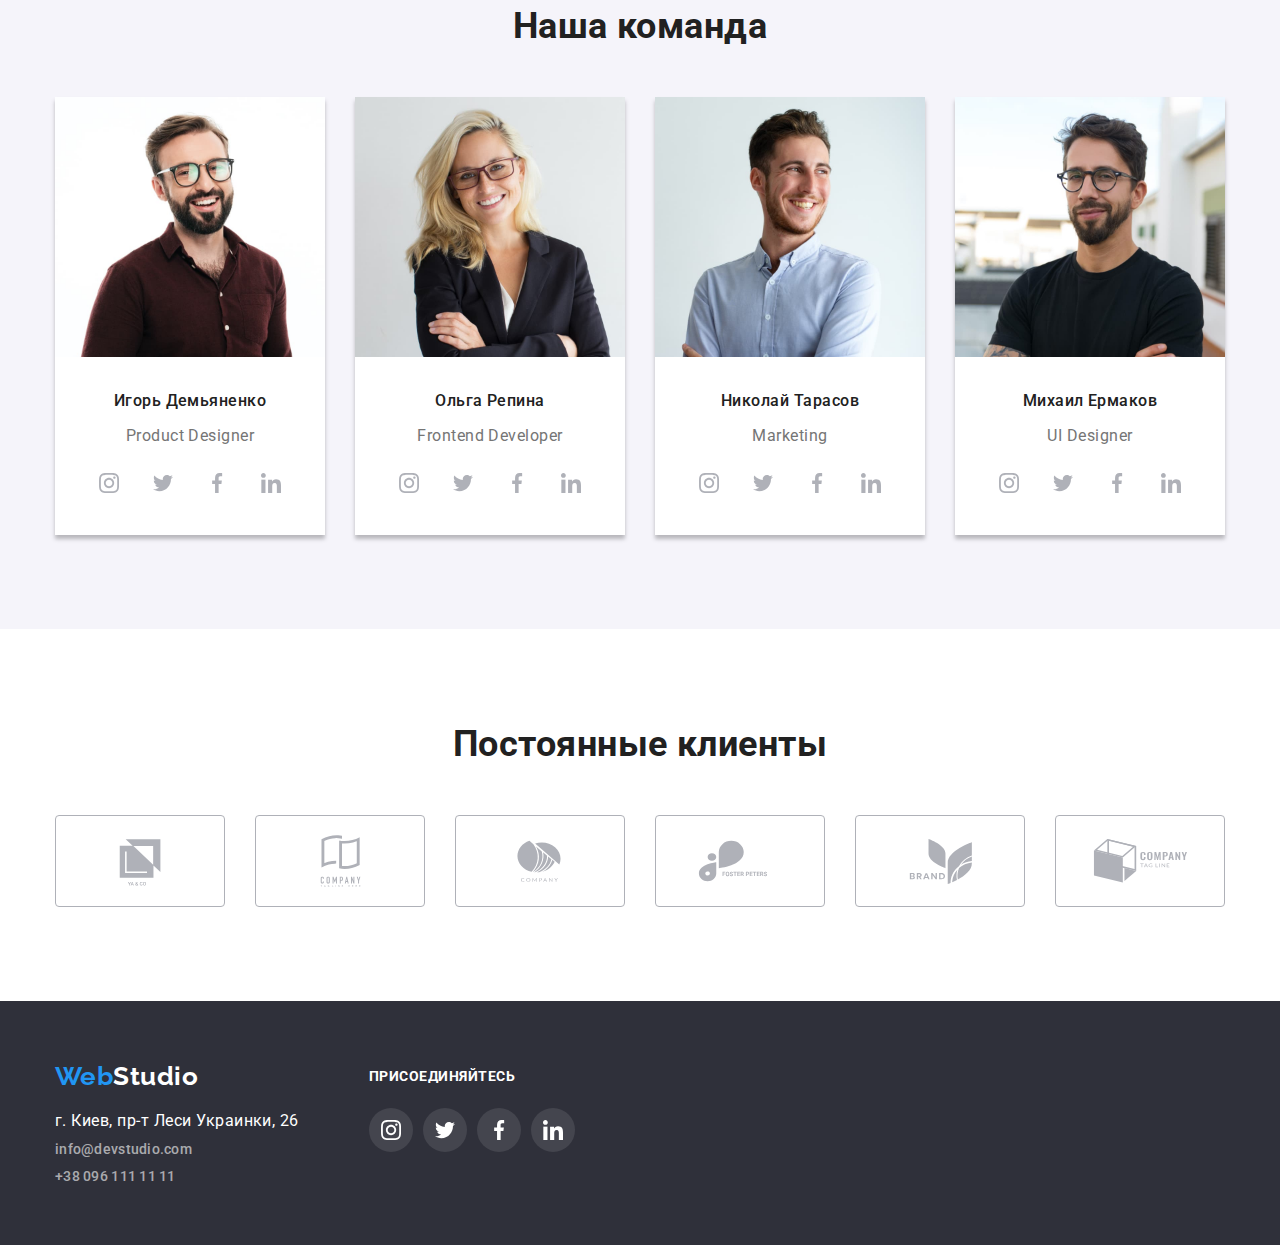
==== commit 87a73111: "homework-4" ====
--- a/index.html
+++ b/index.html
@@ -69,8 +69,11 @@
             <ul class="skills list">
               <li class="skills-item">
                 <div class="skills-item-img">
-                <img class="skills-item-svg" src="./images/icons/antenna.svg" alt="Антена" width="70" height="70">
-                </div>
+                  <a href="" class="" target="_blank" rel="noopener noreferrer">
+                    <svg class="skills-item-svg"  width="70" height="70">
+                      <use href="./images/icons/sprite.svg#icon-antenna"></use>
+                    </svg>
+                  </a>                </div>
                 <h3 class="title">Внимание к деталям</h3>
                 <p class="necessary-skills">
                   Идейные соображения, а также начало повседневной работы по
@@ -79,8 +82,11 @@
               </li>
               <li class="skills-item">
                 <div class="skills-item-img">
-                <img class="skills-item-svg" src="./images/icons/clock.svg" alt="Часы" width="70" height="70">
-              </div>
+                  <a href="" class="" target="_blank" rel="noopener noreferrer">
+                    <svg class="skills-item-svg" width="70" height="70">
+                      <use href="./images/icons/sprite.svg#icon-clock"></use>
+                    </svg>
+                  </a>              </div>
                 <h3 class="title">Пунктуальность</h3>
                 <p class="necessary-skills">
                   Задача организации, в особенности же рамки и место обучения
@@ -89,8 +95,11 @@
               </li>
               <li class="skills-item">
                 <div class="skills-item-img">
-                <img class="skills-item-svg" src="./images/icons/diagram.svg" alt="Диаграмма" width="70" height="70">
-              </div>
+                  <a href="" class="" target="_blank" rel="noopener noreferrer">
+                    <svg class="skills-item-svg"  width="70" height="70">
+                      <use href="./images/icons/sprite.svg#icon-diagram"></use>
+                    </svg>
+                  </a>              </div>
                 <h3 class="title">Планирование</h3>
                 <p class="necessary-skills">
                   Равным образом консультация с широким активом в значительной
@@ -99,8 +108,11 @@
               </li>
               <li class="skills-item">
                 <div class="skills-item-img">
-                <img class="skills-item-svg" src="./images/icons/astronaut.svg" alt="Астронавт" width="70" height="70">
-              </div>
+                  <a href="" class="" target="_blank" rel="noopener noreferrer">
+                    <svg class="skills-item-svg" width="70" height="70">
+                      <use href="./images/icons/sprite.svg#icon-astronaut"></use>
+                    </svg>
+                  </a>              </div>
                 <h3 class="title">Современные технологии</h3>
                 <p class="necessary-skills">
                   Значимость этих проблем настолько очевидна, что реализация
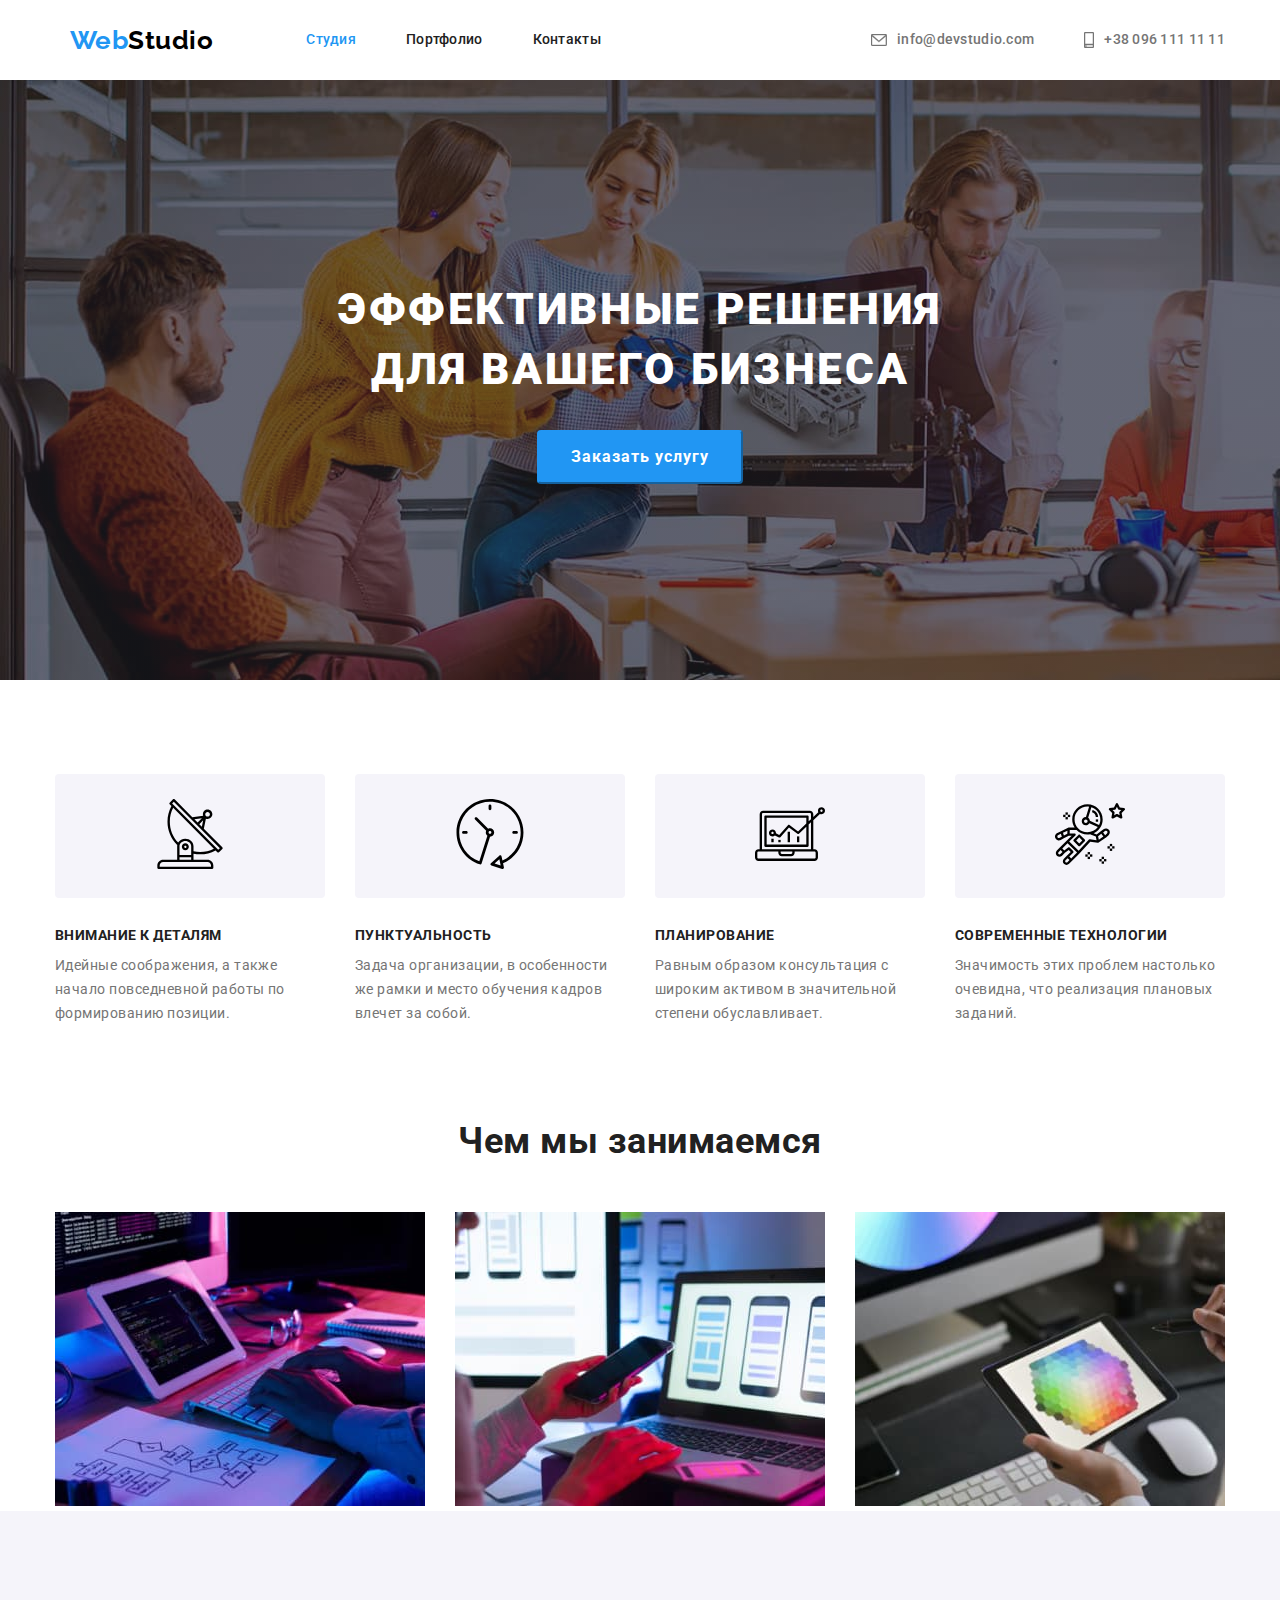
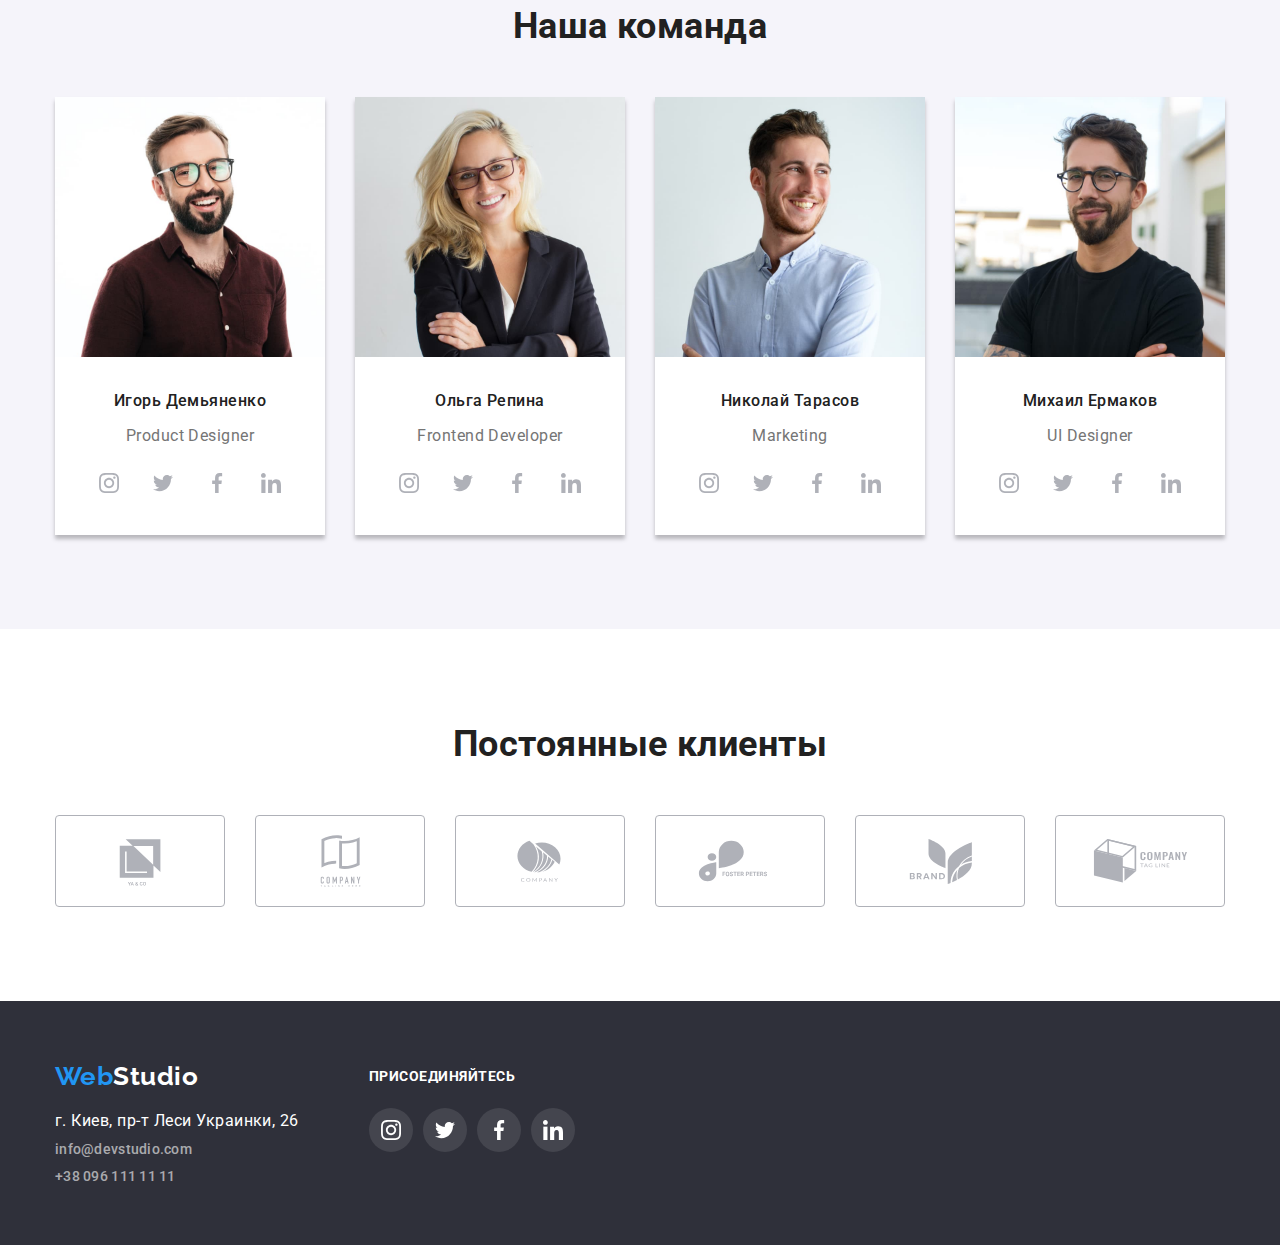
==== commit 2e10f400: "after validator" ====
--- a/index.html
+++ b/index.html
@@ -23,8 +23,8 @@
           <nav class="container main-nav">
             <a class="logo" href="./index.html"
               ><span class="logo-first">Web</span
-              ><span class="logo-second-header">Studio</span></a
-            >
+              ><span class="logo-second-header">Studio</span>
+            </a>
             <ul class="site-nav list">
               <li class="item"><a href="" class="link current">Студия</a></li>
               <li class="item"><a href="./portfolio.html">Портфолио</a></li>
@@ -38,326 +38,442 @@
                 <svg class="address-icon">
                   <use href="./images/icons/sprite.svg#icon-envelope"></use>
                 </svg>
-                info@devstudio.com</a>
+                info@devstudio.com</a
+              >
             </li>
             <li class="contact-info">
               <a class="address-link" href="tel:+380961111111">
                 <svg class="address-icon-2">
                   <use href="./images/icons/sprite.svg#icon-smartphone"></use>
                 </svg>
-                +38 096 111 11 11</a>
+                +38 096 111 11 11</a
+              >
             </li>
           </ul>
         </div>
       </div>
     </header>
     <main>
-        <!--hero-->
-        <section class="hero-section">
-            <h1 class="hero-title">
-              Эффективные решения <br />
-              для вашего бизнеса
-            </h1>
-            <button type="button" class="button primary">
-              Заказать услугу
-            </button>
-        </section>
-        <!--necessary skills-->
-        <section class="section">
-          <div class="container">
-            <h2 class="section-title visually-hidden">Необходимые навыки</h2>
-            <ul class="skills list">
-              <li class="skills-item">
-                <div class="skills-item-img">
-                  <a href="" class="" target="_blank" rel="noopener noreferrer">
-                    <svg class="skills-item-svg"  width="70" height="70">
-                      <use href="./images/icons/sprite.svg#icon-antenna"></use>
-                    </svg>
-                  </a>                </div>
-                <h3 class="title">Внимание к деталям</h3>
-                <p class="necessary-skills">
-                  Идейные соображения, а также начало повседневной работы по
-                  формированию позиции.
-                </p>
-              </li>
-              <li class="skills-item">
-                <div class="skills-item-img">
-                  <a href="" class="" target="_blank" rel="noopener noreferrer">
-                    <svg class="skills-item-svg" width="70" height="70">
-                      <use href="./images/icons/sprite.svg#icon-clock"></use>
-                    </svg>
-                  </a>              </div>
-                <h3 class="title">Пунктуальность</h3>
-                <p class="necessary-skills">
-                  Задача организации, в особенности же рамки и место обучения
-                  кадров влечет за собой.
-                </p>
-              </li>
-              <li class="skills-item">
-                <div class="skills-item-img">
-                  <a href="" class="" target="_blank" rel="noopener noreferrer">
-                    <svg class="skills-item-svg"  width="70" height="70">
-                      <use href="./images/icons/sprite.svg#icon-diagram"></use>
-                    </svg>
-                  </a>              </div>
-                <h3 class="title">Планирование</h3>
-                <p class="necessary-skills">
-                  Равным образом консультация с широким активом в значительной
-                  степени обуславливает.
-                </p>
-              </li>
-              <li class="skills-item">
-                <div class="skills-item-img">
-                  <a href="" class="" target="_blank" rel="noopener noreferrer">
-                    <svg class="skills-item-svg" width="70" height="70">
-                      <use href="./images/icons/sprite.svg#icon-astronaut"></use>
-                    </svg>
-                  </a>              </div>
-                <h3 class="title">Современные технологии</h3>
-                <p class="necessary-skills">
-                  Значимость этих проблем настолько очевидна, что реализация
-                  плановых заданий.
-                </p>
-              </li>
-            </ul>
-        </section>
-        <!--main employments-->
-        <section class="section-employments">
-          <div class="container">
-            <h2 class="section-title">Чем мы занимаемся</h2>
-            <ul class="employments list">
-              <li class="employments-item">
-                <img
-                  src="./images/main-page/box-1.jpg"
-                  alt="Иллюстрация верстки"
-                  width="370"
-                />
-              </li>
-              <li class="employments-item">
-                <img
-                  src="./images/main-page/box-2.jpg"
-                  alt="Иллюстрация мобильного приложения"
-                  width="370"
-                />
-              </li>
-              <li class="employments-item">
-                <img
-                  src="./images/main-page/box-3.jpg"
-                  alt="Иллюстрация применения стилей"
-                  width="370"
-                />
-              </li>
-            </ul>
-          </div>
-        </section>
-        <!--our team-->
-        <section class="section team">
-          <div class="container">
-            <h2 class="section-title">Наша команда</h2>
-            <ul class="team list">
-              <li class="team-item">
-                <img src="./images/main-page/img.jpg" alt="" width="270" />
-                <div class="team-text">
-                  <h3 class="list-title">Игорь Демьяненко</h3>
-                  <p class="team-about">Product Designer</p>
-                  <ul class="social-icons list">
-                    <li class="social-icons-item">
-                      <a href="" class="social-icons-link" target="_blank" rel="noopener noreferrer">
-                        <svg class="social-icons-svg">
-                          <use href="./images/icons/sprite.svg#icon-instagram"></use>
-                        </svg>
-                      </a>
-                    </li>
-                    <li class="social-icons-item">
-                      <a href="" class="social-icons-link" target="_blank" rel="noopener noreferrer">
-                        <svg class="social-icons-svg">
-                          <use href="./images/icons/sprite.svg#icon-twitter"></use>
-                        </svg>
-                      </a>
-                    </li>
-                    <li class="social-icons-item">
-                      <a href="" class="social-icons-link" target="_blank" rel="noopener noreferrer">
-                        <svg class="social-icons-svg">
-                          <use href="./images/icons/sprite.svg#icon-facebook"></use>
-                        </svg>
-                      </a>
-                    </li>
-                    <li class="social-icons-item">
-                      <a href="" class="social-icons-link" target="_blank" rel="noopener noreferrer">
-                        <svg class="social-icons-svg">
-                          <use href="./images/icons/sprite.svg#icon-linkedin"></use>
-                        </svg>
-                      </a>
-                    </li>
-                  </ul>
-                </div>
-              </li>
-              <li class="team-item">
-                <img src="./images/main-page/img-2.jpg" alt="" width="270" />
-                <div class="team-text">
-                  <h3 class="list-title">Ольга Репина</h3>
-                  <p class="team-about">Frontend Developer</p>
-                  <ul class="social-icons list">
-                    <li class="social-icons-item">
-                      <a href="" class="social-icons-link" target="_blank" rel="noopener noreferrer">
-                        <svg class="social-icons-svg">
-                          <use href="./images/icons/sprite.svg#icon-instagram"></use>
-                        </svg>
-                      </a>
-                    </li>
-                    <li class="social-icons-item">
-                      <a href="" class="social-icons-link" target="_blank" rel="noopener noreferrer">
-                        <svg class="social-icons-svg">
-                          <use href="./images/icons/sprite.svg#icon-twitter"></use>
-                        </svg>
-                      </a>
-                    </li>
-                    <li class="social-icons-item">
-                      <a href="" class="social-icons-link" target="_blank" rel="noopener noreferrer">
-                        <svg class="social-icons-svg">
-                          <use href="./images/icons/sprite.svg#icon-facebook"></use>
-                        </svg>
-                      </a>
-                    </li>
-                    <li class="social-icons-item">
-                      <a href="" class="social-icons-link" target="_blank" rel="noopener noreferrer">
-                        <svg class="social-icons-svg">
-                          <use href="./images/icons/sprite.svg#icon-linkedin"></use>
-                        </svg>
-                      </a>
-                    </li>
-                  </ul>
-                </div>
-              </li>
-              <li class="team-item">
-                <img src="./images/main-page/img-3.jpg" alt="" width="270" />
-                <div class="team-text">
-                  <h3 class="list-title">Николай Тарасов</h3>
-                  <p class="team-about">Marketing</p>
-                  <ul class="social-icons list">
-                    <li class="social-icons-item">
-                      <a href="" class="social-icons-link" target="_blank" rel="noopener noreferrer">
-                        <svg class="social-icons-svg">
-                          <use href="./images/icons/sprite.svg#icon-instagram"></use>
-                        </svg>
-                      </a>
-                    </li>
-                    <li class="social-icons-item">
-                      <a href="" class="social-icons-link" target="_blank" rel="noopener noreferrer">
-                        <svg class="social-icons-svg">
-                          <use href="./images/icons/sprite.svg#icon-twitter"></use>
-                        </svg>
-                      </a>
-                    </li>
-                    <li class="social-icons-item">
-                      <a href="" class="social-icons-link" target="_blank" rel="noopener noreferrer">
-                        <svg class="social-icons-svg">
-                          <use href="./images/icons/sprite.svg#icon-facebook"></use>
-                        </svg>
-                      </a>
-                    </li>
-                    <li class="social-icons-item">
-                      <a href="" class="social-icons-link" target="_blank" rel="noopener noreferrer">
-                        <svg class="social-icons-svg">
-                          <use href="./images/icons/sprite.svg#icon-linkedin"></use>
-                        </svg>
-                      </a>
-                    </li>
-                  </ul>
-                </div>
-              </li>
-              <li class="team-item">
-                <img src="./images/main-page/img-4.jpg" alt="" width="270" />
-                <div class="team-text">
-                  <h3 class="list-title">Михаил Ермаков</h3>
-                  <p class="team-about">UI Designer</p>
-                  <ul class="social-icons list">
-                    <li class="social-icons-item">
-                      <a href="" class="social-icons-link" target="_blank" rel="noopener noreferrer">
-                        <svg class="social-icons-svg">
-                          <use href="./images/icons/sprite.svg#icon-instagram"></use>
-                        </svg>
-                      </a>
-                    </li>
-                    <li class="social-icons-item">
-                      <a href="" class="social-icons-link" target="_blank" rel="noopener noreferrer">
-                        <svg class="social-icons-svg">
-                          <use href="./images/icons/sprite.svg#icon-twitter"></use>
-                        </svg>
-                      </a>
-                    </li>
-                    <li class="social-icons-item">
-                      <a href="" class="social-icons-link" target="_blank" rel="noopener noreferrer">
-                        <svg class="social-icons-svg">
-                          <use href="./images/icons/sprite.svg#icon-facebook"></use>
-                        </svg>
-                      </a>
-                    </li>
-                    <li class="social-icons-item">
-                      <a href="" class="social-icons-link" target="_blank" rel="noopener noreferrer">
-                        <svg class="social-icons-svg">
-                          <use href="./images/icons/sprite.svg#icon-linkedin"></use>
-                        </svg>
-                      </a>
-                    </li>
-                  </ul>
-                </div>
-              </li>
-            </ul>
-          </div>
-          <!---->
-        </section>
-        <!--our clients-->
-        <section class="section">
-          <div class="container"></div>
-          <h2 class="section-title">Постоянные клиенты</h2>
-            <ul class="our-clients list">
-              <li class="our-clients-item">
-                <a href="" class="our-clients-position"> 
-                  <svg class="our-clients-svg">
-                    <use href="./images/icons/sprite.svg#icon-Logo"></use>>
+      <!--hero-->
+      <section class="hero-section">
+        <h1 class="hero-title">
+          Эффективные решения <br />
+          для вашего бизнеса
+        </h1>
+        <button type="button" class="button primary">Заказать услугу</button>
+      </section>
+      <!--necessary skills-->
+      <section class="section">
+        <div class="container">
+          <h2 class="section-title visually-hidden">Необходимые навыки</h2>
+          <ul class="skills list">
+            <li class="skills-item">
+              <div class="skills-item-img">
+                <a href="" class="" target="_blank" rel="noopener noreferrer">
+                  <svg class="skills-item-svg" width="70" height="70">
+                    <use href="./images/icons/sprite.svg#icon-antenna"></use>
                   </svg>
                 </a>
-              </li>
-              <li class="our-clients-item">
-                <a href="" class="our-clients-position"> 
-                  <svg class="our-clients-svg">
-                    <use href="./images/icons/sprite.svg#icon-Logo-2"></use>>
+              </div>
+              <h3 class="title">Внимание к деталям</h3>
+              <p class="necessary-skills">
+                Идейные соображения, а также начало повседневной работы по
+                формированию позиции.
+              </p>
+            </li>
+            <li class="skills-item">
+              <div class="skills-item-img">
+                <a href="" class="" target="_blank" rel="noopener noreferrer">
+                  <svg class="skills-item-svg" width="70" height="70">
+                    <use href="./images/icons/sprite.svg#icon-clock"></use>
                   </svg>
                 </a>
-              </li>
-              <li class="our-clients-item">
-                <a href="" class="our-clients-position"> 
-                  <svg class="our-clients-svg">
-                    <use href="./images/icons/sprite.svg#icon-Logo-3"></use>>
+              </div>
+              <h3 class="title">Пунктуальность</h3>
+              <p class="necessary-skills">
+                Задача организации, в особенности же рамки и место обучения
+                кадров влечет за собой.
+              </p>
+            </li>
+            <li class="skills-item">
+              <div class="skills-item-img">
+                <a href="" class="" target="_blank" rel="noopener noreferrer">
+                  <svg class="skills-item-svg" width="70" height="70">
+                    <use href="./images/icons/sprite.svg#icon-diagram"></use>
                   </svg>
                 </a>
-              </li>
-              <li class="our-clients-item">
-                <a href="" class="our-clients-position"> 
-                  <svg class="our-clients-svg">
-                    <use href="./images/icons/sprite.svg#icon-Logo-4"></use>>
+              </div>
+              <h3 class="title">Планирование</h3>
+              <p class="necessary-skills">
+                Равным образом консультация с широким активом в значительной
+                степени обуславливает.
+              </p>
+            </li>
+            <li class="skills-item">
+              <div class="skills-item-img">
+                <a href="" class="" target="_blank" rel="noopener noreferrer">
+                  <svg class="skills-item-svg" width="70" height="70">
+                    <use href="./images/icons/sprite.svg#icon-astronaut"></use>
                   </svg>
                 </a>
-              </li>
-              <li class="our-clients-item">
-                <a href="" class="our-clients-position"> 
-                  <svg class="our-clients-svg">
-                    <use href="./images/icons/sprite.svg#icon-Logo-5"></use>>
-                  </svg>
-                </a>
-              </li>
-              <li class="our-clients-item">
-                <a href="" class="our-clients-position"> 
-                  <svg class="our-clients-svg">
-                    <use href="./images/icons/sprite.svg#icon-Logo-6"></use>>
-                  </svg>
-                </a>
-              </li>           
-            </ul>
-        </div>
-        </section>
-      </div>
+              </div>
+              <h3 class="title">Современные технологии</h3>
+              <p class="necessary-skills">
+                Значимость этих проблем настолько очевидна, что реализация
+                плановых заданий.
+              </p>
+            </li>
+          </ul>
+        </div>
+      </section>
+      <!--main employments-->
+      <section class="section-employments">
+        <div class="container">
+          <h2 class="section-title">Чем мы занимаемся</h2>
+          <ul class="employments list">
+            <li class="employments-item">
+              <img
+                src="./images/main-page/box-1.jpg"
+                alt="Иллюстрация верстки"
+                width="370"
+              />
+            </li>
+            <li class="employments-item">
+              <img
+                src="./images/main-page/box-2.jpg"
+                alt="Иллюстрация мобильного приложения"
+                width="370"
+              />
+            </li>
+            <li class="employments-item">
+              <img
+                src="./images/main-page/box-3.jpg"
+                alt="Иллюстрация применения стилей"
+                width="370"
+              />
+            </li>
+          </ul>
+        </div>
+      </section>
+      <!--our team-->
+      <section class="section team">
+        <div class="container">
+          <h2 class="section-title">Наша команда</h2>
+          <ul class="team list">
+            <li class="team-item">
+              <img src="./images/main-page/img.jpg" alt="" width="270" />
+              <div class="team-text">
+                <h3 class="list-title">Игорь Демьяненко</h3>
+                <p class="team-about">Product Designer</p>
+                <ul class="social-icons list">
+                  <li class="social-icons-item">
+                    <a
+                      href=""
+                      class="social-icons-link"
+                      target="_blank"
+                      rel="noopener noreferrer"
+                    >
+                      <svg class="social-icons-svg">
+                        <use
+                          href="./images/icons/sprite.svg#icon-instagram"
+                        ></use>
+                      </svg>
+                    </a>
+                  </li>
+                  <li class="social-icons-item">
+                    <a
+                      href=""
+                      class="social-icons-link"
+                      target="_blank"
+                      rel="noopener noreferrer"
+                    >
+                      <svg class="social-icons-svg">
+                        <use
+                          href="./images/icons/sprite.svg#icon-twitter"
+                        ></use>
+                      </svg>
+                    </a>
+                  </li>
+                  <li class="social-icons-item">
+                    <a
+                      href=""
+                      class="social-icons-link"
+                      target="_blank"
+                      rel="noopener noreferrer"
+                    >
+                      <svg class="social-icons-svg">
+                        <use
+                          href="./images/icons/sprite.svg#icon-facebook"
+                        ></use>
+                      </svg>
+                    </a>
+                  </li>
+                  <li class="social-icons-item">
+                    <a
+                      href=""
+                      class="social-icons-link"
+                      target="_blank"
+                      rel="noopener noreferrer"
+                    >
+                      <svg class="social-icons-svg">
+                        <use
+                          href="./images/icons/sprite.svg#icon-linkedin"
+                        ></use>
+                      </svg>
+                    </a>
+                  </li>
+                </ul>
+              </div>
+            </li>
+            <li class="team-item">
+              <img src="./images/main-page/img-2.jpg" alt="" width="270" />
+              <div class="team-text">
+                <h3 class="list-title">Ольга Репина</h3>
+                <p class="team-about">Frontend Developer</p>
+                <ul class="social-icons list">
+                  <li class="social-icons-item">
+                    <a
+                      href=""
+                      class="social-icons-link"
+                      target="_blank"
+                      rel="noopener noreferrer"
+                    >
+                      <svg class="social-icons-svg">
+                        <use
+                          href="./images/icons/sprite.svg#icon-instagram"
+                        ></use>
+                      </svg>
+                    </a>
+                  </li>
+                  <li class="social-icons-item">
+                    <a
+                      href=""
+                      class="social-icons-link"
+                      target="_blank"
+                      rel="noopener noreferrer"
+                    >
+                      <svg class="social-icons-svg">
+                        <use
+                          href="./images/icons/sprite.svg#icon-twitter"
+                        ></use>
+                      </svg>
+                    </a>
+                  </li>
+                  <li class="social-icons-item">
+                    <a
+                      href=""
+                      class="social-icons-link"
+                      target="_blank"
+                      rel="noopener noreferrer"
+                    >
+                      <svg class="social-icons-svg">
+                        <use
+                          href="./images/icons/sprite.svg#icon-facebook"
+                        ></use>
+                      </svg>
+                    </a>
+                  </li>
+                  <li class="social-icons-item">
+                    <a
+                      href=""
+                      class="social-icons-link"
+                      target="_blank"
+                      rel="noopener noreferrer"
+                    >
+                      <svg class="social-icons-svg">
+                        <use
+                          href="./images/icons/sprite.svg#icon-linkedin"
+                        ></use>
+                      </svg>
+                    </a>
+                  </li>
+                </ul>
+              </div>
+            </li>
+            <li class="team-item">
+              <img src="./images/main-page/img-3.jpg" alt="" width="270" />
+              <div class="team-text">
+                <h3 class="list-title">Николай Тарасов</h3>
+                <p class="team-about">Marketing</p>
+                <ul class="social-icons list">
+                  <li class="social-icons-item">
+                    <a
+                      href=""
+                      class="social-icons-link"
+                      target="_blank"
+                      rel="noopener noreferrer"
+                    >
+                      <svg class="social-icons-svg">
+                        <use
+                          href="./images/icons/sprite.svg#icon-instagram"
+                        ></use>
+                      </svg>
+                    </a>
+                  </li>
+                  <li class="social-icons-item">
+                    <a
+                      href=""
+                      class="social-icons-link"
+                      target="_blank"
+                      rel="noopener noreferrer"
+                    >
+                      <svg class="social-icons-svg">
+                        <use
+                          href="./images/icons/sprite.svg#icon-twitter"
+                        ></use>
+                      </svg>
+                    </a>
+                  </li>
+                  <li class="social-icons-item">
+                    <a
+                      href=""
+                      class="social-icons-link"
+                      target="_blank"
+                      rel="noopener noreferrer"
+                    >
+                      <svg class="social-icons-svg">
+                        <use
+                          href="./images/icons/sprite.svg#icon-facebook"
+                        ></use>
+                      </svg>
+                    </a>
+                  </li>
+                  <li class="social-icons-item">
+                    <a
+                      href=""
+                      class="social-icons-link"
+                      target="_blank"
+                      rel="noopener noreferrer"
+                    >
+                      <svg class="social-icons-svg">
+                        <use
+                          href="./images/icons/sprite.svg#icon-linkedin"
+                        ></use>
+                      </svg>
+                    </a>
+                  </li>
+                </ul>
+              </div>
+            </li>
+            <li class="team-item">
+              <img src="./images/main-page/img-4.jpg" alt="" width="270" />
+              <div class="team-text">
+                <h3 class="list-title">Михаил Ермаков</h3>
+                <p class="team-about">UI Designer</p>
+                <ul class="social-icons list">
+                  <li class="social-icons-item">
+                    <a
+                      href=""
+                      class="social-icons-link"
+                      target="_blank"
+                      rel="noopener noreferrer"
+                    >
+                      <svg class="social-icons-svg">
+                        <use
+                          href="./images/icons/sprite.svg#icon-instagram"
+                        ></use>
+                      </svg>
+                    </a>
+                  </li>
+                  <li class="social-icons-item">
+                    <a
+                      href=""
+                      class="social-icons-link"
+                      target="_blank"
+                      rel="noopener noreferrer"
+                    >
+                      <svg class="social-icons-svg">
+                        <use
+                          href="./images/icons/sprite.svg#icon-twitter"
+                        ></use>
+                      </svg>
+                    </a>
+                  </li>
+                  <li class="social-icons-item">
+                    <a
+                      href=""
+                      class="social-icons-link"
+                      target="_blank"
+                      rel="noopener noreferrer"
+                    >
+                      <svg class="social-icons-svg">
+                        <use
+                          href="./images/icons/sprite.svg#icon-facebook"
+                        ></use>
+                      </svg>
+                    </a>
+                  </li>
+                  <li class="social-icons-item">
+                    <a
+                      href=""
+                      class="social-icons-link"
+                      target="_blank"
+                      rel="noopener noreferrer"
+                    >
+                      <svg class="social-icons-svg">
+                        <use
+                          href="./images/icons/sprite.svg#icon-linkedin"
+                        ></use>
+                      </svg>
+                    </a>
+                  </li>
+                </ul>
+              </div>
+            </li>
+          </ul>
+        </div>
+        <!---->
+      </section>
+      <!--our clients-->
+      <section class="section">
+        <div class="container">
+          <h2 class="section-title">Постоянные клиенты</h2>
+          <ul class="our-clients list">
+            <li class="our-clients-item">
+              <a href="" class="our-clients-position">
+                <svg class="our-clients-svg">
+                  <use href="./images/icons/sprite.svg#icon-Logo"></use>
+                </svg>
+              </a>
+            </li>
+            <li class="our-clients-item">
+              <a href="" class="our-clients-position">
+                <svg class="our-clients-svg">
+                  <use href="./images/icons/sprite.svg#icon-Logo-2"></use>
+                </svg>
+              </a>
+            </li>
+            <li class="our-clients-item">
+              <a href="" class="our-clients-position">
+                <svg class="our-clients-svg">
+                  <use href="./images/icons/sprite.svg#icon-Logo-3"></use>
+                </svg>
+              </a>
+            </li>
+            <li class="our-clients-item">
+              <a href="" class="our-clients-position">
+                <svg class="our-clients-svg">
+                  <use href="./images/icons/sprite.svg#icon-Logo-4"></use>
+                </svg>
+              </a>
+            </li>
+            <li class="our-clients-item">
+              <a href="" class="our-clients-position">
+                <svg class="our-clients-svg">
+                  <use href="./images/icons/sprite.svg#icon-Logo-5"></use>
+                </svg>
+              </a>
+            </li>
+            <li class="our-clients-item">
+              <a href="" class="our-clients-position">
+                <svg class="our-clients-svg">
+                  <use href="./images/icons/sprite.svg#icon-Logo-6"></use>
+                </svg>
+              </a>
+            </li>
+          </ul>
+        </div>
+      </section>
     </main>
     <footer class="footer">
       <div class="footer-line">
@@ -383,28 +499,48 @@
           <h3 class="title-icons">ПРИСОЕДИНЯЙТЕСЬ</h3>
           <ul class="social-icons list">
             <li class="social-icons-item">
-              <a href="" class="footer-social-icons-link" target="_blank" rel="noopener noreferrer">
+              <a
+                href=""
+                class="footer-social-icons-link"
+                target="_blank"
+                rel="noopener noreferrer"
+              >
                 <svg class="footer-social-icons-svg">
                   <use href="./images/icons/sprite.svg#icon-instagram"></use>
                 </svg>
               </a>
             </li>
             <li class="social-icons-item">
-              <a href="" class="footer-social-icons-link" target="_blank" rel="noopener noreferrer">
+              <a
+                href=""
+                class="footer-social-icons-link"
+                target="_blank"
+                rel="noopener noreferrer"
+              >
                 <svg class="footer-social-icons-svg">
                   <use href="./images/icons/sprite.svg#icon-twitter"></use>
                 </svg>
               </a>
             </li>
             <li class="social-icons-item">
-              <a href="" class="footer-social-icons-link" target="_blank" rel="noopener noreferrer">
+              <a
+                href=""
+                class="footer-social-icons-link"
+                target="_blank"
+                rel="noopener noreferrer"
+              >
                 <svg class="footer-social-icons-svg">
                   <use href="./images/icons/sprite.svg#icon-facebook"></use>
                 </svg>
               </a>
             </li>
             <li class="social-icons-item">
-              <a href="" class="footer-social-icons-link" target="_blank" rel="noopener noreferrer">
+              <a
+                href=""
+                class="footer-social-icons-link"
+                target="_blank"
+                rel="noopener noreferrer"
+              >
                 <svg class="footer-social-icons-svg">
                   <use href="./images/icons/sprite.svg#icon-linkedin"></use>
                 </svg>
@@ -412,7 +548,7 @@
             </li>
           </ul>
         </div>
-        </div>
+      </div>
     </footer>
   </body>
 </html>
--- a/css/styles.css
+++ b/css/styles.css
@@ -172,7 +172,7 @@
 }
 .hero-title {
   margin-top: 0;
-  margin-bottom: 30;
+  margin-bottom: 30px;
   color: var(--primary-white-color);
   font-weight: 900;
   font-size: 44px;
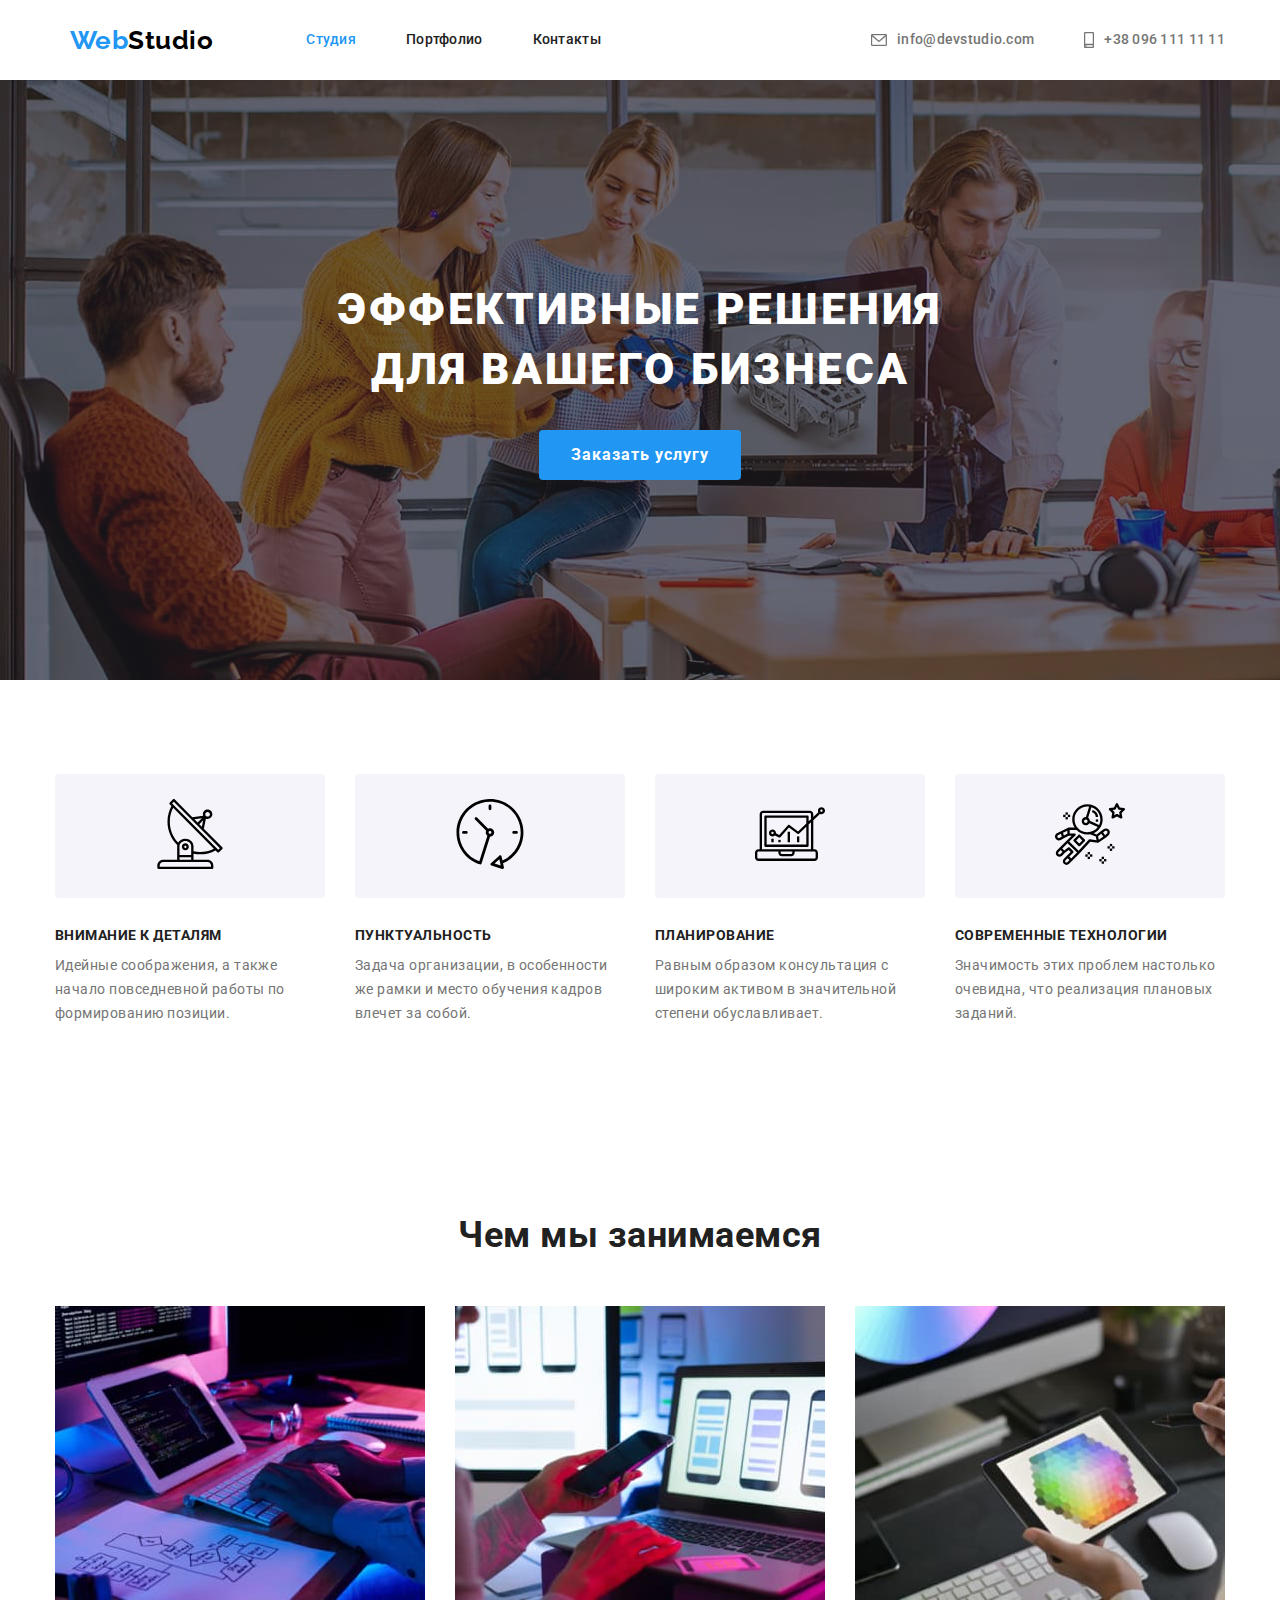
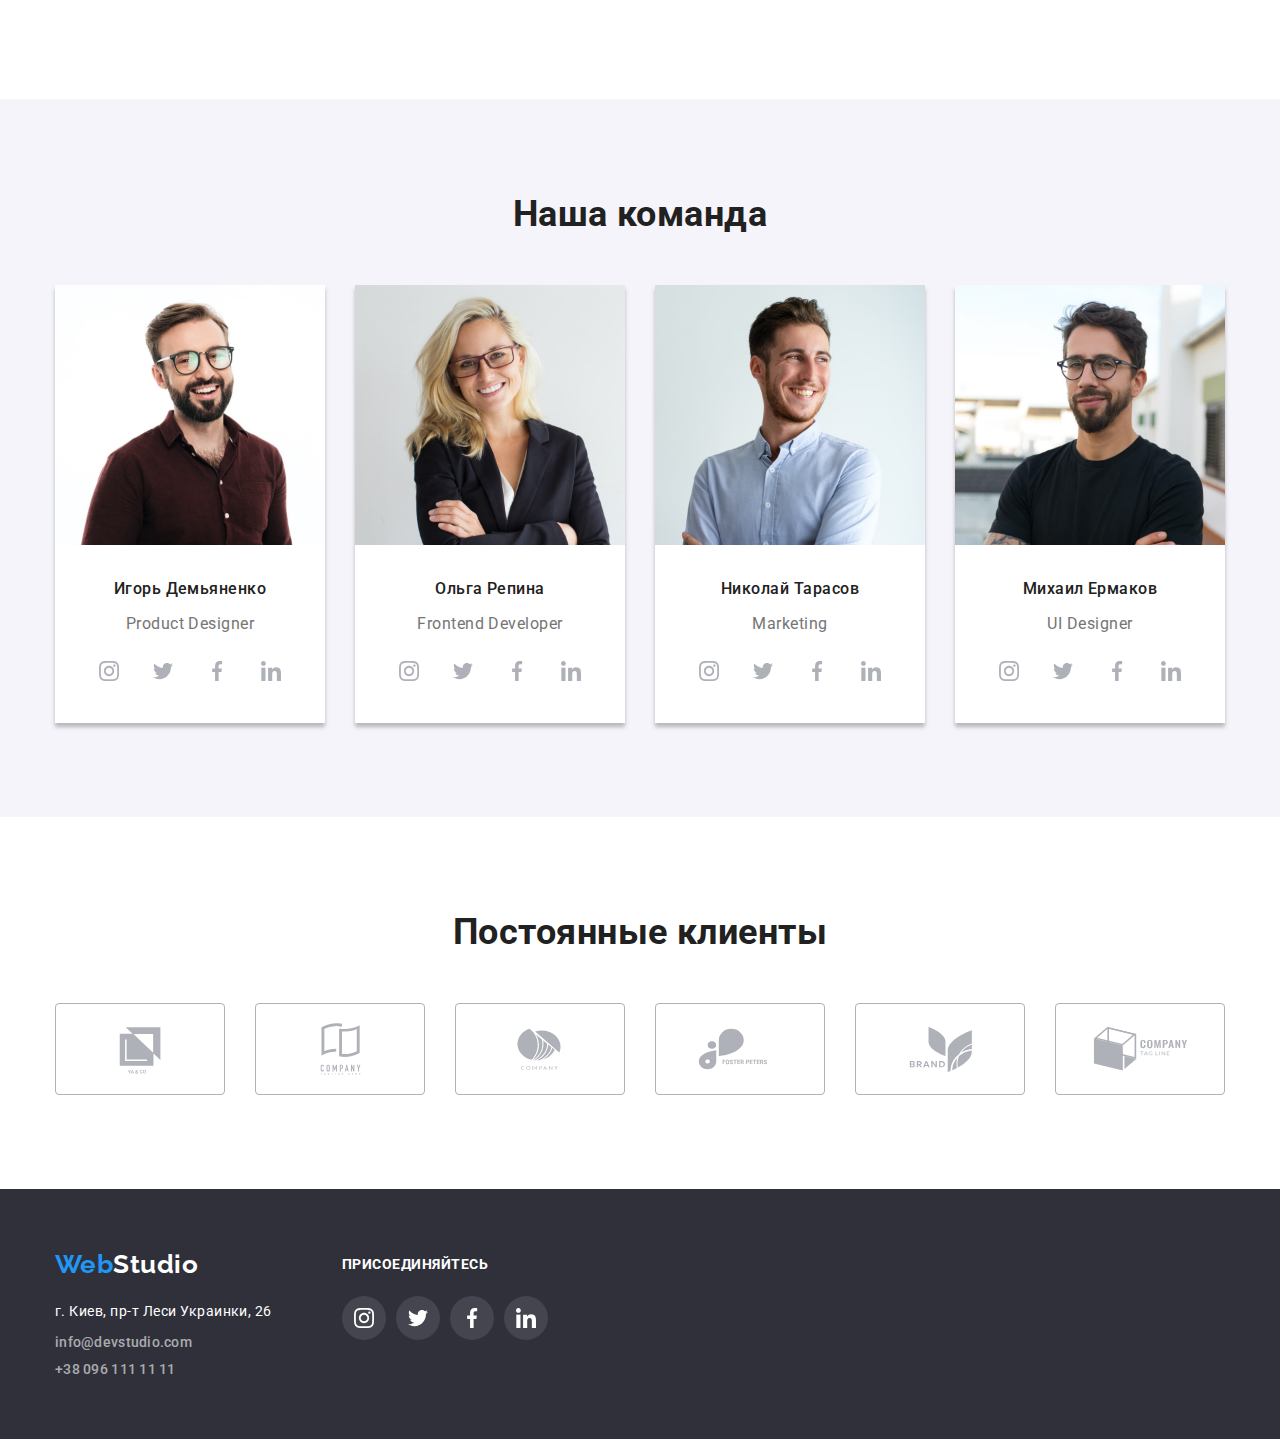
==== commit 847a0bcb: "paddington to section" ====
--- a/index.html
+++ b/index.html
@@ -127,7 +127,7 @@
         </div>
       </section>
       <!--main employments-->
-      <section class="section-employments">
+      <section class="section">
         <div class="container">
           <h2 class="section-title">Чем мы занимаемся</h2>
           <ul class="employments list">
--- a/css/styles.css
+++ b/css/styles.css
@@ -192,6 +192,7 @@
   line-height: 1.87;
   letter-spacing: 0.06em;
   cursor: pointer;
+  border: none;
 }
 .button.primary {
   color: var(--primary-white-color);
@@ -202,7 +203,6 @@
 .button.filter {
   padding: 6px 22px;
   background-color: var(--secondary-backgound);
-  border-color: var(--secondary-backgound);
   color: var(--title-text-color);
   font-weight: 500;
   font-size: 16px;
@@ -281,9 +281,6 @@
   color: var(--title-text-color);
 }
 /* emplouments*/
-.section-employments {
-  padding: 0;
-}
 .employments {
   display: flex;
   justify-content: center;
@@ -364,24 +361,30 @@
 .our-clients-item {
   width: 170px;
   height: 92px;
-  padding: 16px 32px;
   border: 1px solid #afb1b8;
   border-radius: 4px;
 }
-.our-clients-item:not(:last-child) {
-  margin-right: 30px;
-}
-.our-clients-item:hover,
-.our-clients-item:focus {
-  border: 1px solid rgba(33, 150, 243, 1);
+.our-clients-position {
+  display: flex;
+  justify-content: center;
+  align-items: center;
+  width: 170px;
+  height: 92px;
 }
 .our-clients-svg {
   width: 106px;
   height: 60px;
   fill: rgba(175, 177, 184, 1);
 }
-.our-clients-position:hover .our-clients-svg {
+.our-clients-item:not(:last-child) {
+  margin-right: 30px;
+}
+.our-clients-position:hover .our-clients-svg,
+.our-clients-position:focus .our-clients-svg {
   fill: rgba(33, 150, 243, 1);
+}
+.our-clients-position:hover {
+  border: 1px solid rgba(33, 150, 243, 1);
 }
 /* footer nav */
 .footer-logo {
@@ -398,6 +401,9 @@
   font-style: normal;
   margin-top: 20px;
   margin-bottom: 9px;
+  font-family: Roboto;
+  font-size: 14px;
+  line-height: 1.7;
 }
 .address a {
   padding-top: 0;
@@ -518,6 +524,9 @@
   width: 370px;
   margin-right: 30px;
   margin-bottom: 30px;
+}
+.portfolio-item:hover,
+.portfolio-item:focus {
   box-shadow: 0px 4px 4px 0px rgba(0, 0, 0, 0.25);
 }
 .portfolio-item:nth-child(3n) {
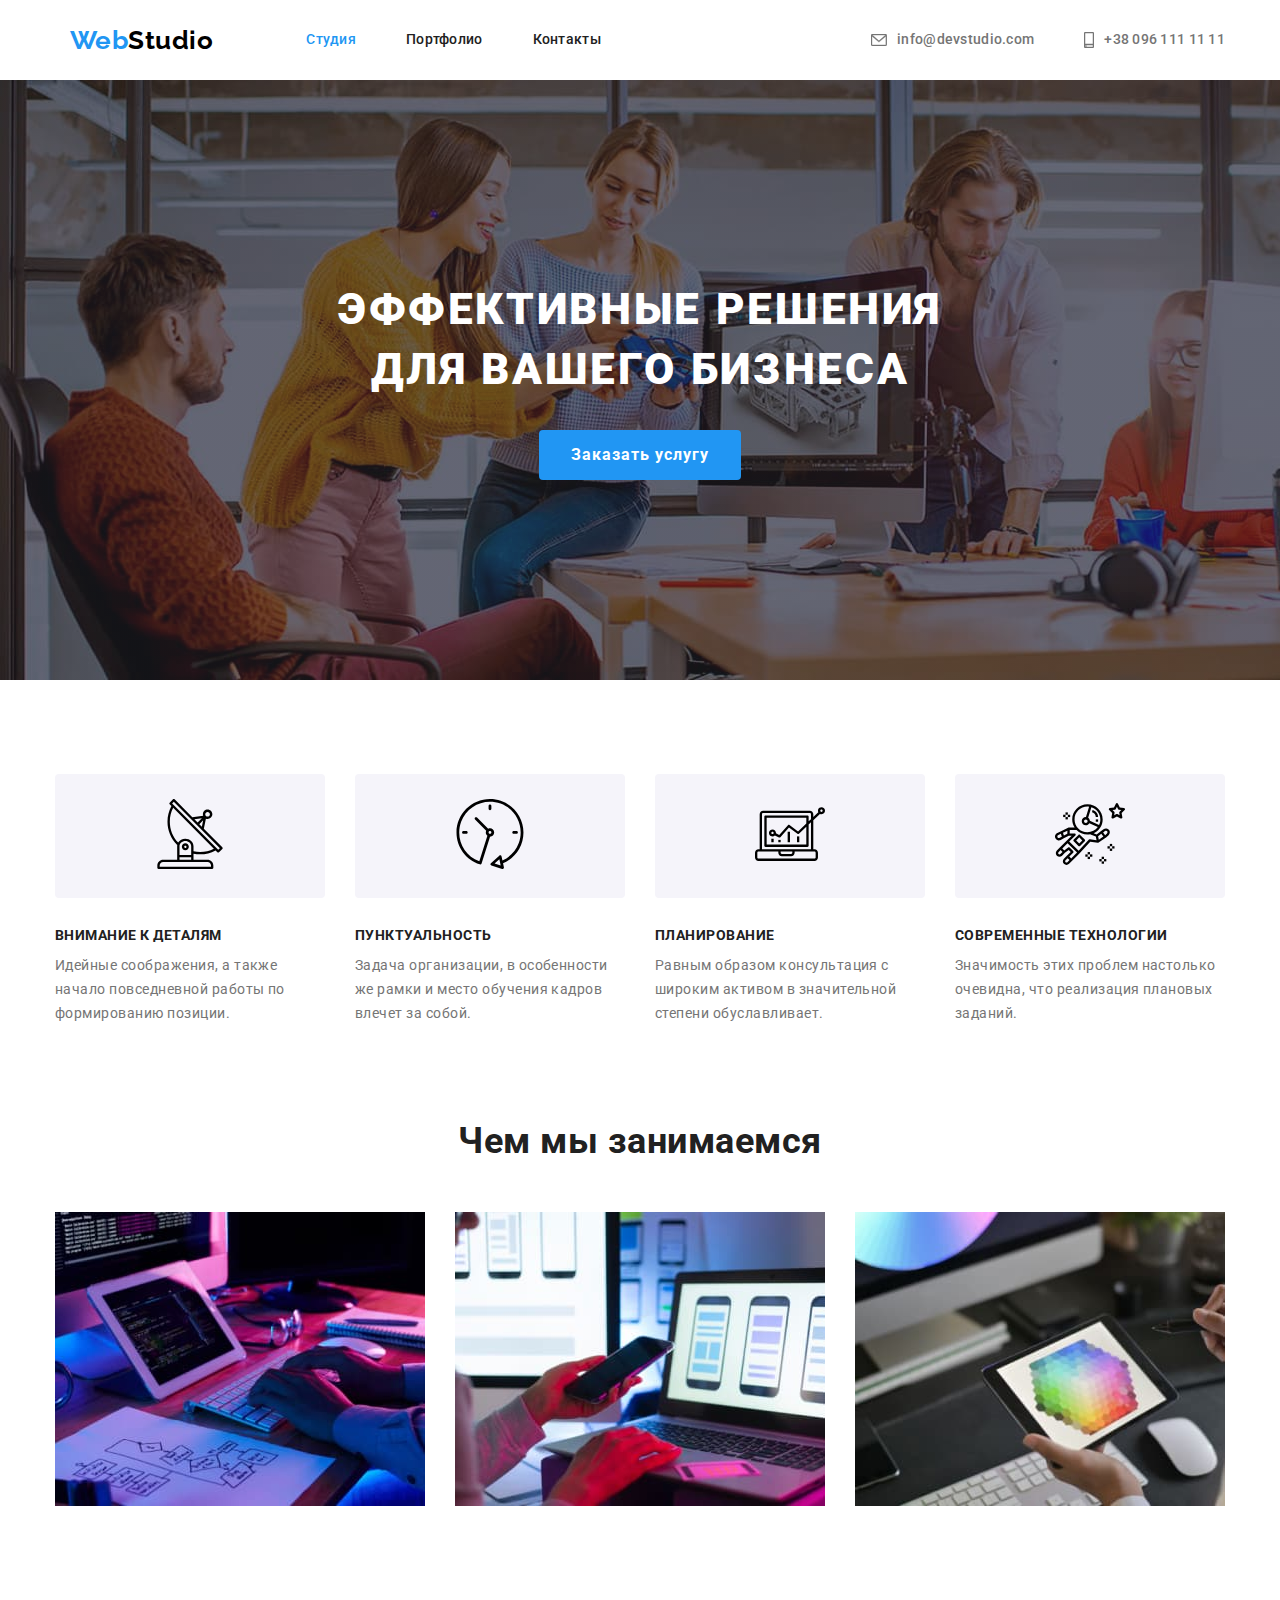
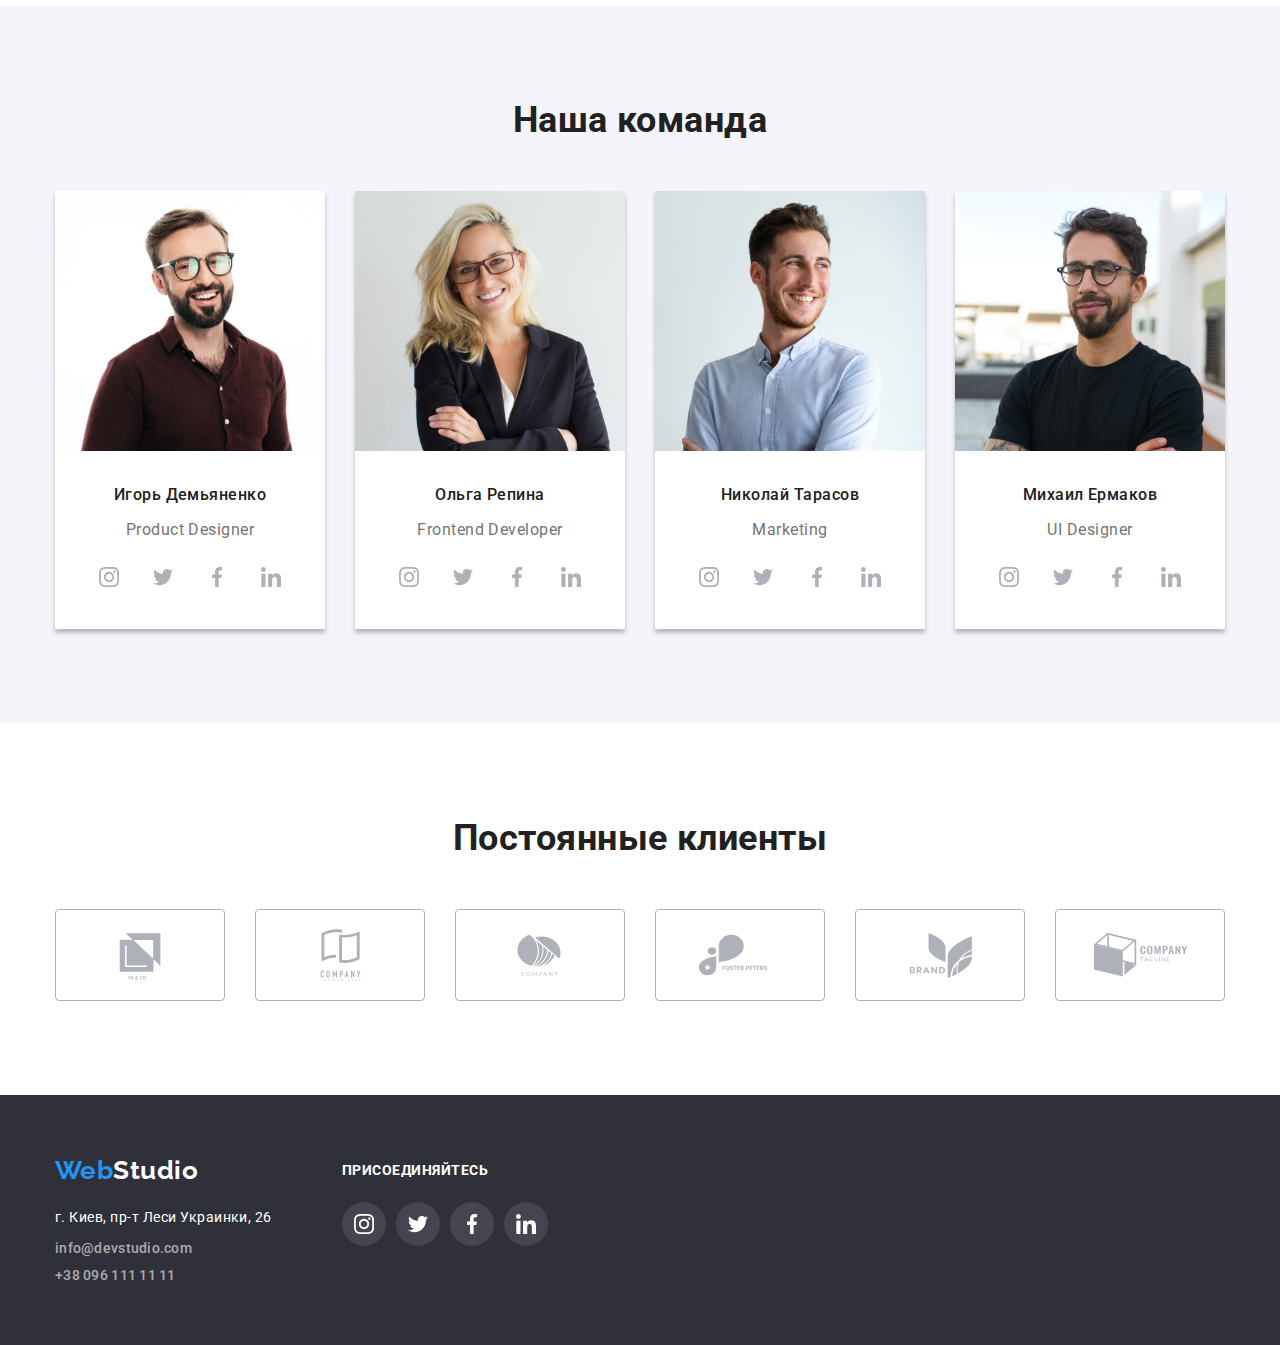
==== commit 3aee2a57: "section`s padding" ====
--- a/index.html
+++ b/index.html
@@ -127,7 +127,7 @@
         </div>
       </section>
       <!--main employments-->
-      <section class="section">
+      <section class="section-employments">
         <div class="container">
           <h2 class="section-title">Чем мы занимаемся</h2>
           <ul class="employments list">
--- a/css/styles.css
+++ b/css/styles.css
@@ -224,6 +224,10 @@
   padding-bottom: 94px;
   justify-content: center;
 }
+.section-employments {
+  padding-top: 0;
+  padding-bottom: 94px;
+}
 .section.team {
   padding-top: 94px;
   padding-bottom: 94px;
